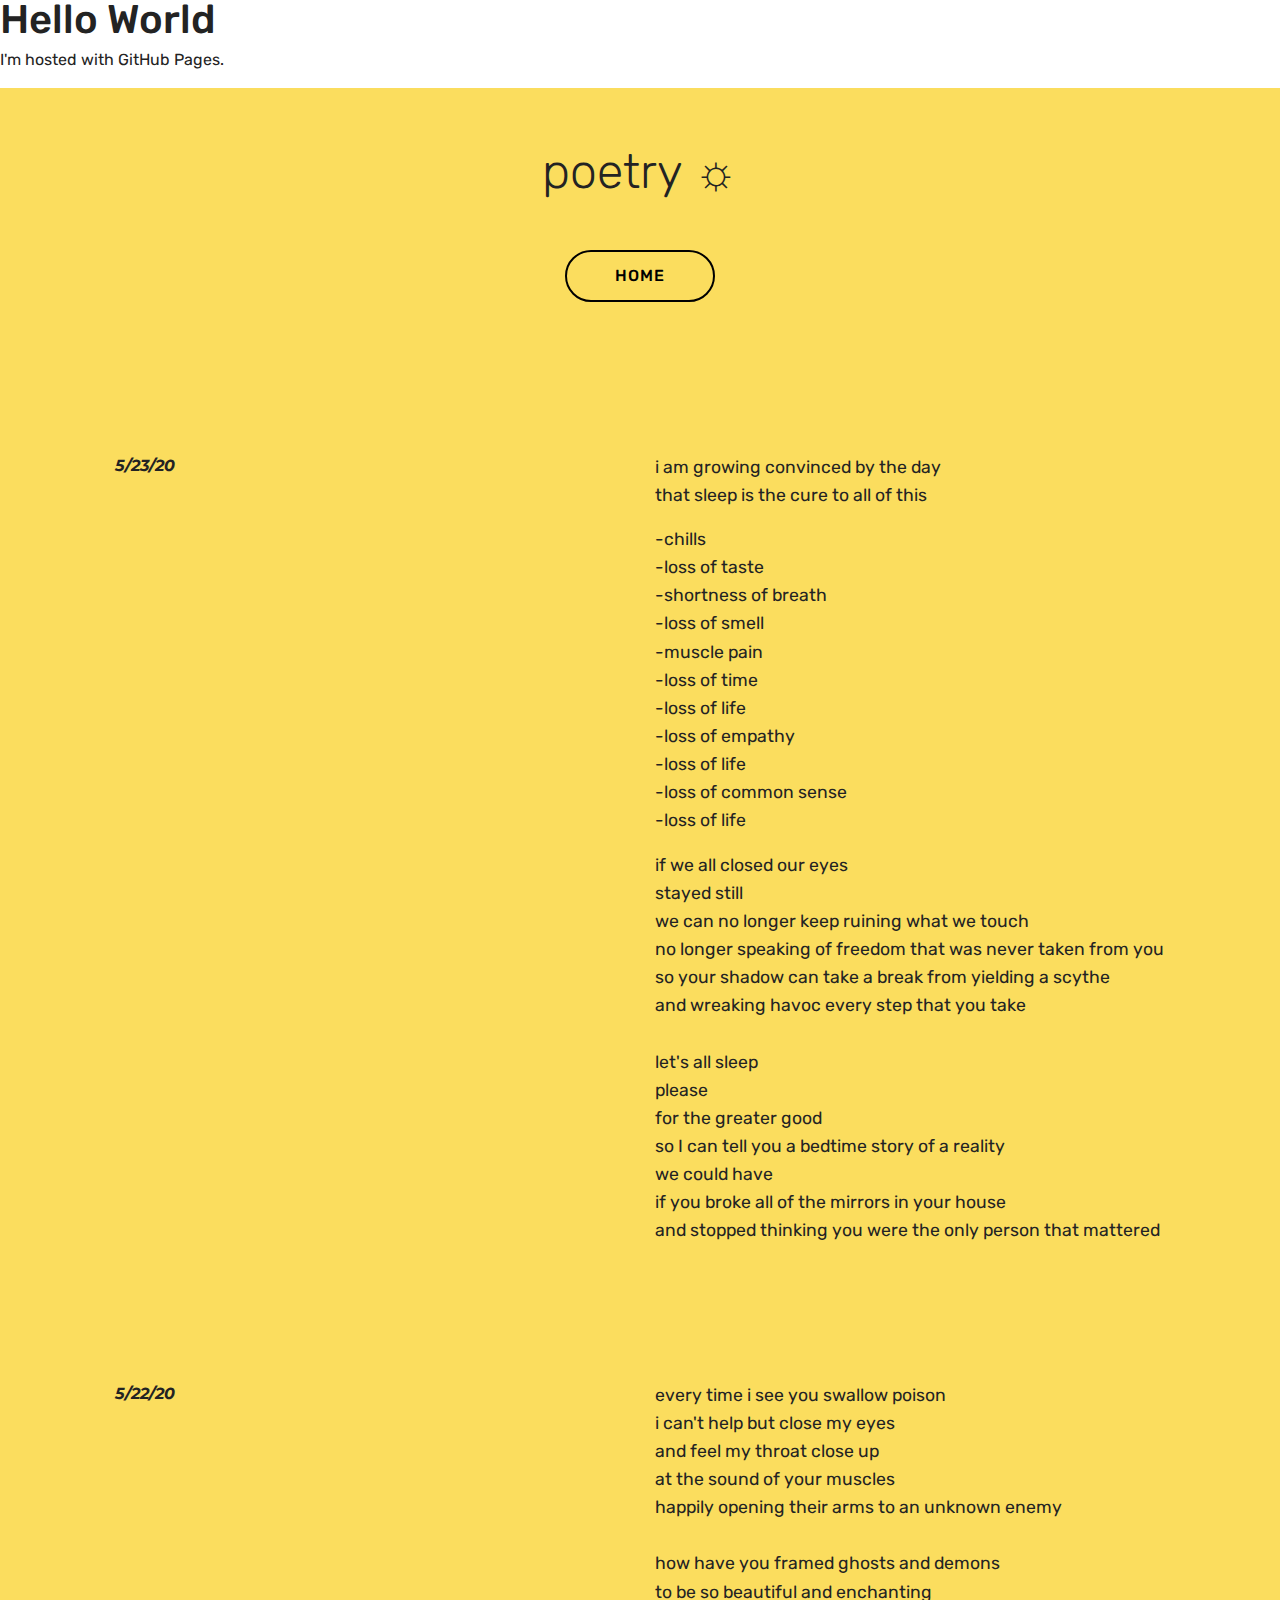
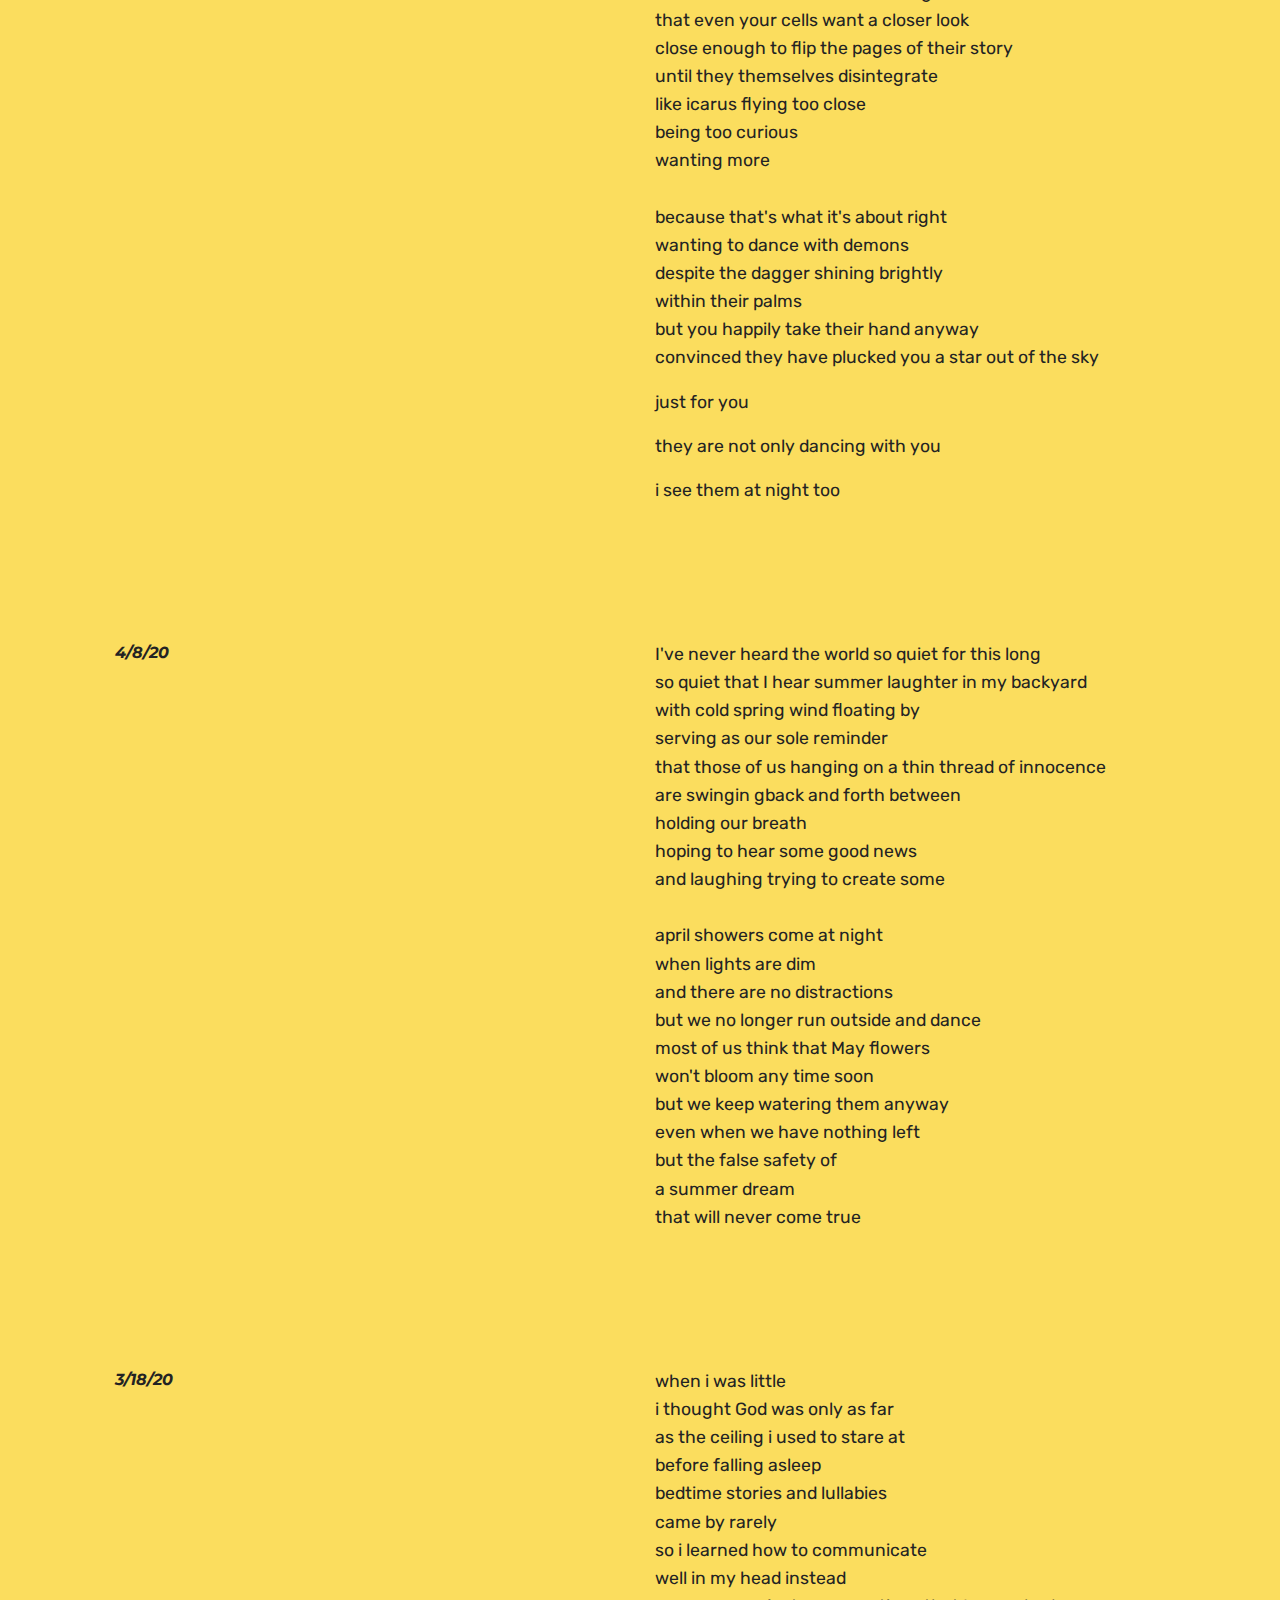
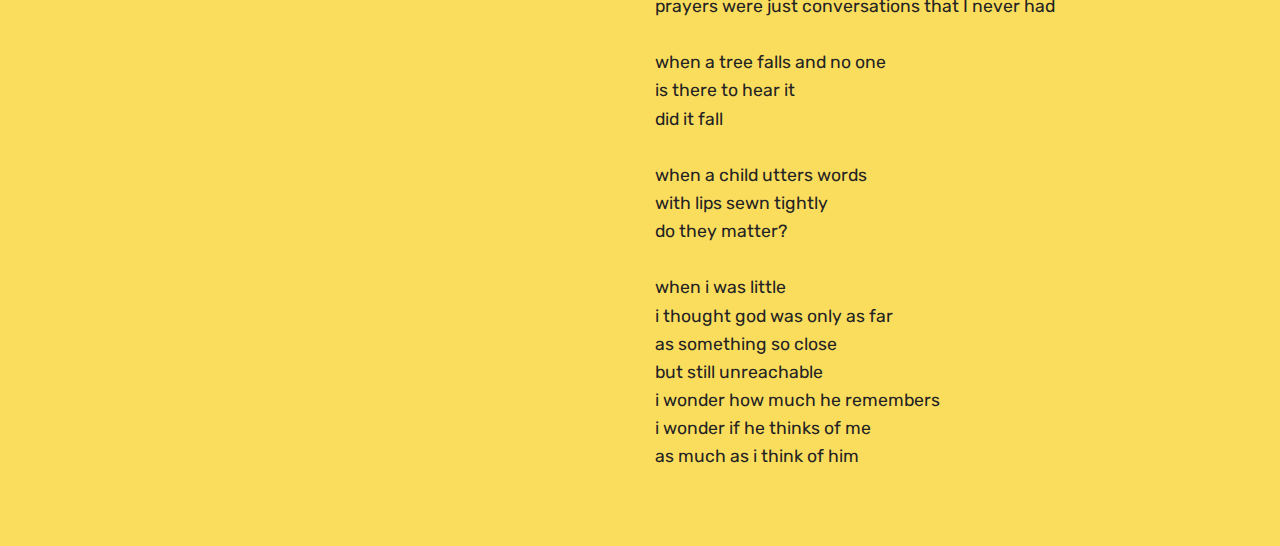
==== poetry.html @ 9008031c "initial commit" ====
<!DOCTYPE html>
<html>
<body>
<h1>Hello World</h1>
<p>I'm hosted with GitHub Pages.</p>
</body>
</html>
<html  >
<head>
  <!-- Site made with Mobirise Website Builder v4.12.3, https://mobirise.com -->
  <meta charset="UTF-8">
  <meta http-equiv="X-UA-Compatible" content="IE=edge">
  <meta name="generator" content="Mobirise v4.12.3, mobirise.com">
  <meta name="viewport" content="width=device-width, initial-scale=1, minimum-scale=1">
  <link rel="shortcut icon" href="assets/images/untitled-design-1.png" type="image/x-icon">
  <meta name="description" content="Web Site Maker Description">
  
  
  <title>poetry</title>
  <link rel="stylesheet" href="assets/bootstrap/css/bootstrap.min.css">
  <link rel="stylesheet" href="assets/bootstrap/css/bootstrap-grid.min.css">
  <link rel="stylesheet" href="assets/bootstrap/css/bootstrap-reboot.min.css">
  <link rel="stylesheet" href="assets/tether/tether.min.css">
  <link rel="stylesheet" href="assets/theme/css/style.css">
  <link rel="preload" as="style" href="assets/mobirise/css/mbr-additional.css"><link rel="stylesheet" href="assets/mobirise/css/mbr-additional.css" type="text/css">
  
  
  
</head>
<body>
  <section class="mbr-section content4 cid-rZQJeN7sGs" id="content4-7">

    

    <div class="container">
        <div class="media-container-row">
            <div class="title col-12 col-md-8">
                <h2 class="align-center pb-3 mbr-fonts-style display-2">
                    poetry ☼</h2>
                
                <div class="mbr-section-btn align-center py-4"><a class="btn btn-black-outline display-4" href="index.html" target="_blank">HOME</a></div>
            </div>
        </div>
    </div>
</section>

<section class="engine"><a href="https://mobirise.info/b">how to create your own site</a></section><section class="mbr-section article content3 cid-rZRrYbZ66d" id="content3-e">
      
     

    <div class="container">
        <div class="media-container-row">
            <div class="row col-12 col-md-12">
                <div class="col-12 mbr-text mbr-fonts-style col-md-6 display-5">
                     <p><strong><em>5/23/20</em></strong></p>
                </div>
                <div class="col-12 mbr-text mbr-fonts-style display-7 col-md-6">
                     <p>i am growing convinced by the day<br>that sleep is the cure to all of this&nbsp;</p><p>-chills<br>-loss of taste<br>-shortness of breath<br>-loss of smell<br>-muscle pain<br>-loss of time<br>-loss of life<br>-loss of empathy<br>-loss of life&nbsp;<br>-loss of common sense<br>-loss of life</p><p>if we all closed our eyes<br>stayed still<br>we can no longer keep ruining what we touch<br>no longer speaking of freedom that was never taken from you<br>so your shadow can take a break from yielding a scythe<br>and wreaking havoc every step that you take&nbsp;<br><br>let's all sleep<br>please<br>for the greater good<br>so I can tell you a bedtime story of a reality<br>we could have&nbsp;<br>if you broke all of the mirrors in your house<br>and stopped thinking you were the only person that mattered</p>
                </div>
                
            </div>
        </div>
    </div>
</section>

<section class="mbr-section article content3 cid-rZQJpejLau" id="content3-a">
      
     

    <div class="container">
        <div class="media-container-row">
            <div class="row col-12 col-md-12">
                <div class="col-12 mbr-text mbr-fonts-style col-md-6 display-5">
                     <p><strong><em>5/22/20</em></strong></p>
                </div>
                <div class="col-12 mbr-text mbr-fonts-style display-7 col-md-6">
                     <p>every time i see you swallow poison<br>i can't help but close my eyes<br>and feel my throat close up&nbsp;<br>at the sound of your muscles&nbsp;<br>happily opening their arms to an unknown enemy<br><br>how have you framed ghosts and demons<br>to be so beautiful and enchanting&nbsp;<br>that even your cells want a closer look<br>close enough to flip the pages of their story<br>until they themselves disintegrate<br>like icarus flying too close&nbsp;<br>being too curious<br>wanting more<br><br>because that's what it's about right<br>wanting to dance with demons&nbsp;<br>despite the dagger shining brightly&nbsp;<br>within their palms<br>but you happily take their hand anyway<br>convinced they have plucked you a star out of the sky<br></p><p>just for you</p><p>they are not only dancing with you</p><p>i see them at night too</p>
                </div>
                
            </div>
        </div>
    </div>
</section>

<section class="mbr-section article content3 cid-rZQJoKgGz8" id="content3-9">
      
     

    <div class="container">
        <div class="media-container-row">
            <div class="row col-12 col-md-12">
                <div class="col-12 mbr-text mbr-fonts-style col-md-6 display-5">
                     <p><strong><em>4/8/20</em></strong></p>
                </div>
                <div class="col-12 mbr-text mbr-fonts-style display-7 col-md-6">
                     <p>I've never heard the world so quiet for this long<br>so quiet that I hear summer laughter in my backyard<br>with cold spring wind floating by&nbsp;<br>serving as our sole reminder&nbsp;<br>that those of us hanging on a thin thread of innocence<br>are swingin gback and forth between<br>holding our breath<br>hoping to hear some good news<br>and laughing trying to create some<br><br>april showers come at night<br>when lights are dim<br>and there are no distractions<br>but we no longer run outside and dance&nbsp;&nbsp;&nbsp;&nbsp;<br>most of us think that May flowers&nbsp;<br>won't bloom any time soon<br>but we keep watering them anyway<br>even when we have nothing left&nbsp;<br>but the false safety of<br>a summer dream<br>that will never come true</p>
                </div>
                
            </div>
        </div>
    </div>
</section>

<section class="mbr-section article content3 cid-rZQJo71SEd" id="content3-8">
      
     

    <div class="container">
        <div class="media-container-row">
            <div class="row col-12 col-md-12">
                <div class="col-12 mbr-text mbr-fonts-style col-md-6 display-5">
                     <p><em><strong>3/18/20</strong></em></p>
                </div>
                <div class="col-12 mbr-text mbr-fonts-style display-7 col-md-6">
                     <p>when i was little<br>i thought God was only as far<br>as the ceiling i used to stare at&nbsp;<br>before falling asleep<br>bedtime stories and lullabies<br>came by rarely<br>so i learned how to communicate<br>well in my head instead&nbsp;<br>prayers were just conversations that I never had<br><br>when a tree falls and no one&nbsp;<br>is there to hear it<br>did it fall<br><br>when a child utters words<br>with lips sewn tightly&nbsp;<br>do they matter?<br><br>when i was little&nbsp;<br>i thought god was only as far&nbsp;<br>as something so close<br>but still unreachable<br>i wonder how much he remembers<br>i wonder if he thinks of me&nbsp;<br>as much as i think of him</p>
                </div>
                
            </div>
        </div>
    </div>
</section>


  <script src="assets/web/assets/jquery/jquery.min.js"></script>
  <script src="assets/popper/popper.min.js"></script>
  <script src="assets/bootstrap/js/bootstrap.min.js"></script>
  <script src="assets/tether/tether.min.js"></script>
  <script src="assets/smoothscroll/smooth-scroll.js"></script>
  <script src="assets/theme/js/script.js"></script>
  
  
</body>
</html>
---- assets/theme/css/style.css ----
@charset "UTF-8";
/*!
 * Mobirise v4 theme (https://mobirise.com/)
 * Copyright 2017 Mobirise
 */
section {
  background-color: #eeeeee;
}

body {
  font-style: normal;
  line-height: 1.5;
}

section,
.container,
.container-fluid {
  position: relative;
  word-wrap: break-word;
}

a.mbr-iconfont:hover {
  text-decoration: none;
}

.article .lead p,
.article .lead ul,
.article .lead ol,
.article .lead pre,
.article .lead blockquote {
  margin-bottom: 0;
}

ul,
ol,
pre,
blockquote {
  margin-bottom: 2.3125rem;
}

pre {
  background: #f4f4f4;
  padding: 10px 24px;
  white-space: pre-wrap;
}

.inactive {
  -webkit-user-select: none;
  -moz-user-select: none;
  -ms-user-select: none;
  user-select: none;
  pointer-events: none;
  -webkit-user-drag: none;
  user-drag: none;
}

.mbr-section__comments .row {
  justify-content: center;
  -webkit-justify-content: center;
}

a {
  font-style: normal;
  font-weight: 400;
  cursor: pointer;
}
a, a:hover {
  text-decoration: none;
}

figure {
  margin-bottom: 0;
}

body {
  color: #232323;
}

h1,
h2,
h3,
h4,
h5,
h6,
.h1,
.h2,
.h3,
.h4,
.h5,
.h6,
.display-1,
.display-2,
.display-3,
.display-4 {
  line-height: 1;
  word-break: break-word;
  word-wrap: break-word;
}

.mbr-section-title {
  font-style: normal;
  line-height: 1.2;
}

.mbr-section-subtitle {
  line-height: 1.3;
}

.mbr-text {
  font-style: normal;
  line-height: 1.6;
}

b,
strong {
  font-weight: bold;
}

blockquote {
  padding: 10px 0 10px 20px;
  position: relative;
  border-left: 2px solid;
  border-color: #ff3366;
}

input:-webkit-autofill, input:-webkit-autofill:hover, input:-webkit-autofill:focus, input:-webkit-autofill:active {
  transition-delay: 9999s;
  transition-property: background-color, color;
}

textarea[type=hidden] {
  display: none;
}

body {
  position: relative;
}

section {
  background-position: 50% 50%;
  background-repeat: no-repeat;
  background-size: cover;
}
section .mbr-background-video,
section .mbr-background-video-preview {
  position: absolute;
  bottom: 0;
  left: 0;
  right: 0;
  top: 0;
}

.hidden {
  visibility: hidden;
}

.mbr-z-index20 {
  z-index: 20;
}

/*! Base colors */
.mbr-white {
  color: #ffffff;
}

.mbr-black {
  color: #000000;
}

.mbr-bg-white {
  background-color: #ffffff;
}

.mbr-bg-black {
  background-color: #000000;
}

/*! Text-aligns */
.align-left {
  text-align: left;
}

.align-center {
  text-align: center;
}

.align-right {
  text-align: right;
}

@media (max-width: 767px) {
  .align-left,
.align-center,
.align-right,
.mbr-section-btn,
.mbr-section-title {
    text-align: center;
  }
}
/*! Font-weight  */
.mbr-light {
  font-weight: 300;
}

.mbr-regular {
  font-weight: 400;
}

.mbr-semibold {
  font-weight: 500;
}

.mbr-bold {
  font-weight: 700;
}

/*! Media  */
.media-size-item {
  -webkit-flex: 1 1 auto;
  -moz-flex: 1 1 auto;
  -ms-flex: 1 1 auto;
  -o-flex: 1 1 auto;
  flex: 1 1 auto;
}

.media-content {
  -webkit-flex-basis: 100%;
  flex-basis: 100%;
}

.media-container-row {
  display: -ms-flexbox;
  display: -webkit-flex;
  display: flex;
  -webkit-flex-direction: row;
  -ms-flex-direction: row;
  flex-direction: row;
  -webkit-flex-wrap: wrap;
  -ms-flex-wrap: wrap;
  flex-wrap: wrap;
  -webkit-justify-content: center;
  -ms-flex-pack: center;
  justify-content: center;
  -webkit-align-content: center;
  -ms-flex-line-pack: center;
  align-content: center;
  -webkit-align-items: start;
  -ms-flex-align: start;
  align-items: start;
}
.media-container-row .media-size-item {
  width: 400px;
}

.media-container-column {
  display: -ms-flexbox;
  display: -webkit-flex;
  display: flex;
  -webkit-flex-direction: column;
  -ms-flex-direction: column;
  flex-direction: column;
  -webkit-flex-wrap: wrap;
  -ms-flex-wrap: wrap;
  flex-wrap: wrap;
  -webkit-justify-content: center;
  -ms-flex-pack: center;
  justify-content: center;
  -webkit-align-content: center;
  -ms-flex-line-pack: center;
  align-content: center;
  -webkit-align-items: stretch;
  -ms-flex-align: stretch;
  align-items: stretch;
}
.media-container-column > * {
  width: 100%;
}

@media (min-width: 992px) {
  .media-container-row {
    -webkit-flex-wrap: nowrap;
    -ms-flex-wrap: nowrap;
    flex-wrap: nowrap;
  }
}
figure {
  overflow: hidden;
}

figure[mbr-media-size] {
  transition: width 0.1s;
}

.mbr-figure img,
.mbr-figure iframe {
  display: block;
  width: 100%;
}

.card {
  background-color: transparent;
  border: none;
}

.card-box {
  width: 100%;
}

.card-img {
  text-align: center;
  flex-shrink: 0;
  -webkit-flex-shrink: 0;
}

.media {
  max-width: 100%;
  margin: 0 auto;
}

.mbr-figure {
  -ms-flex-item-align: center;
  -ms-grid-row-align: center;
  -webkit-align-self: center;
  align-self: center;
}

.media-container > div {
  max-width: 100%;
}

.mbr-figure img,
.card-img img {
  width: 100%;
}

@media (max-width: 991px) {
  .media-size-item {
    width: auto !important;
  }

  .media {
    width: auto;
  }

  .mbr-figure {
    width: 100% !important;
  }
}
/*! Buttons */
.btn {
  font-weight: 500;
  border-width: 2px;
  font-style: normal;
  letter-spacing: 1px;
  margin: 0.4rem 0.8rem;
  white-space: normal;
  -webkit-transition: all 0.3s ease-in-out;
  -moz-transition: all 0.3s ease-in-out;
  transition: all 0.3s ease-in-out;
  display: inline-flex;
  align-items: center;
  justify-content: center;
  word-break: break-word;
  -webkit-align-items: center;
  -webkit-justify-content: center;
  display: -webkit-inline-flex;
}

.btn-sm {
  font-weight: 500;
  letter-spacing: 1px;
  -webkit-transition: all 0.3s ease-in-out;
  -moz-transition: all 0.3s ease-in-out;
  transition: all 0.3s ease-in-out;
}

.btn-md {
  font-weight: 500;
  letter-spacing: 1px;
  margin: 0.4rem 0.8rem !important;
  -webkit-transition: all 0.3s ease-in-out;
  -moz-transition: all 0.3s ease-in-out;
  transition: all 0.3s ease-in-out;
}

.btn-lg {
  font-weight: 500;
  letter-spacing: 1px;
  margin: 0.4rem 0.8rem !important;
  -webkit-transition: all 0.3s ease-in-out;
  -moz-transition: all 0.3s ease-in-out;
  transition: all 0.3s ease-in-out;
}

.mbr-section-btn {
  margin-left: -0.25rem;
  margin-right: -0.25rem;
  font-size: 0;
}

nav .mbr-section-btn {
  margin-left: 0rem;
  margin-right: 0rem;
}

.btn-form {
  border-radius: 0;
}
.btn-form:hover {
  cursor: pointer;
}

/*! Btn icon margin */
.btn .mbr-iconfont,
.btn.btn-sm .mbr-iconfont {
  cursor: pointer;
  margin-right: 0.5rem;
}

.btn.btn-md .mbr-iconfont,
.btn.btn-md .mbr-iconfont {
  margin-right: 0.8rem;
}

.mbr-regular {
  font-weight: 400;
}

.mbr-semibold {
  font-weight: 500;
}

.mbr-bold {
  font-weight: 700;
}

[type=submit] {
  -webkit-appearance: none;
}

/*! Full-screen */
.mbr-fullscreen .mbr-overlay {
  min-height: 100vh;
}

.mbr-fullscreen {
  display: flex;
  display: -webkit-flex;
  display: -moz-flex;
  display: -ms-flex;
  display: -o-flex;
  align-items: center;
  -webkit-align-items: center;
  min-height: 100vh;
  padding-top: 3rem;
  padding-bottom: 3rem;
}

/*! Map */
.map {
  height: 25rem;
  position: relative;
}
.map iframe {
  width: 100%;
  height: 100%;
}

.mbr-overlay {
  background-color: #000;
  bottom: 0;
  left: 0;
  opacity: 0.5;
  position: absolute;
  right: 0;
  top: 0;
  z-index: 0;
  pointer-events: none;
}

/* Form */
blockquote {
  font-style: italic;
  padding: 10px 0 10px 20px;
  font-size: 1.09rem;
  position: relative;
  border-width: 3px;
}

.form-control {
  background-color: #f5f5f5;
  box-shadow: none;
  color: #565656;
  line-height: 1.43;
  min-height: 3.5em;
  padding: 1.07em 0.5em;
}
.form-control, .form-control:focus {
  border: 1px solid #e8e8e8;
}
.form-active .form-control:invalid {
  border-color: red;
}

.form-control-label {
  position: relative;
  cursor: pointer;
  margin-bottom: 0.357em;
  padding: 0;
}

.alert {
  color: #ffffff;
  border-radius: 0;
  border: 0;
  font-size: 0.875rem;
  line-height: 1.5;
  margin-bottom: 1.875rem;
  padding: 1.25rem;
  position: relative;
}
.alert.alert-form::after {
  background-color: inherit;
  bottom: -7px;
  content: "";
  display: block;
  height: 14px;
  left: 50%;
  margin-left: -7px;
  position: absolute;
  transform: rotate(45deg);
  width: 14px;
  -webkit-transform: rotate(45deg);
}

.form-asterisk {
  font-family: initial;
  position: absolute;
  top: -2px;
  font-weight: normal;
}

/*! Scroll to top arrow */
#scrollToTop a i:before {
  content: "";
  position: absolute;
  height: 40%;
  top: 25%;
  background: #fff;
  width: 2px;
  left: calc(50% - 1px);
}
#scrollToTop a i:after {
  content: "";
  position: absolute;
  display: block;
  border-top: 2px solid #fff;
  border-right: 2px solid #fff;
  width: 40%;
  height: 40%;
  left: 30%;
  bottom: 30%;
  transform: rotate(135deg);
  -webkit-transform: rotate(135deg);
}

.mbr-arrow-up {
  bottom: 25px;
  right: 90px;
  position: fixed;
  text-align: right;
  z-index: 5000;
  color: #ffffff;
  font-size: 32px;
  transform: rotate(180deg);
  -webkit-transform: rotate(180deg);
}

.mbr-arrow-up a {
  background: rgba(0, 0, 0, 0.2);
  border-radius: 3px;
  color: #fff;
  display: inline-block;
  height: 60px;
  width: 60px;
  outline-style: none !important;
  position: relative;
  text-decoration: none;
  transition: all 0.3s ease-in-out;
  cursor: pointer;
  text-align: center;
}
.mbr-arrow-up a:hover {
  background-color: rgba(0, 0, 0, 0.4);
}
.mbr-arrow-up a i {
  line-height: 60px;
}

.mbr-arrow-up-icon {
  display: block;
  color: #fff;
}

.mbr-arrow-up-icon::before {
  content: "›";
  display: inline-block;
  font-family: serif;
  font-size: 32px;
  line-height: 1;
  font-style: normal;
  position: relative;
  top: 6px;
  left: -4px;
  -webkit-transform: rotate(-90deg);
  transform: rotate(-90deg);
}

/*! Arrow Down */
.mbr-arrow {
  position: absolute;
  bottom: 45px;
  left: 50%;
  width: 60px;
  height: 60px;
  cursor: pointer;
  background-color: rgba(80, 80, 80, 0.5);
  border-radius: 50%;
  -webkit-transform: translateX(-50%);
  transform: translateX(-50%);
}
.mbr-arrow > a {
  display: inline-block;
  text-decoration: none;
  outline-style: none;
  -webkit-animation: arrowdown 1.7s ease-in-out infinite;
  animation: arrowdown 1.7s ease-in-out infinite;
}
.mbr-arrow > a > i {
  position: absolute;
  top: -2px;
  left: 15px;
  font-size: 2rem;
}

@keyframes arrowdown {
  0% {
    transform: translateY(0px);
    -webkit-transform: translateY(0px);
  }
  50% {
    transform: translateY(-5px);
    -webkit-transform: translateY(-5px);
  }
  100% {
    transform: translateY(0px);
    -webkit-transform: translateY(0px);
  }
}
@-webkit-keyframes arrowdown {
  0% {
    transform: translateY(0px);
    -webkit-transform: translateY(0px);
  }
  50% {
    transform: translateY(-5px);
    -webkit-transform: translateY(-5px);
  }
  100% {
    transform: translateY(0px);
    -webkit-transform: translateY(0px);
  }
}
@media (max-width: 500px) {
  .mbr-arrow-up {
    left: 50%;
    right: auto;
    transform: translateX(-50%) rotate(180deg);
    -webkit-transform: translateX(-50%) rotate(180deg);
  }
}
/*Gradients animation*/
@keyframes gradient-animation {
  from {
    background-position: 0% 100%;
    animation-timing-function: ease-in-out;
  }
  to {
    background-position: 100% 0%;
    animation-timing-function: ease-in-out;
  }
}
@-webkit-keyframes gradient-animation {
  from {
    background-position: 0% 100%;
    animation-timing-function: ease-in-out;
  }
  to {
    background-position: 100% 0%;
    animation-timing-function: ease-in-out;
  }
}
.bg-gradient {
  background-size: 200% 200%;
  animation: gradient-animation 5s infinite alternate;
  -webkit-animation: gradient-animation 5s infinite alternate;
}

.menu .navbar-brand {
  display: -webkit-flex;
}
.menu .navbar-brand span {
  display: flex;
  display: -webkit-flex;
}
.menu .navbar-brand .navbar-caption-wrap {
  display: -webkit-flex;
}
.menu .navbar-brand .navbar-logo img {
  display: -webkit-flex;
}
@media (min-width: 768px) and (max-width: 1023px) {
  .menu .navbar-toggleable-sm .navbar-nav {
    display: -webkit-box;
    display: -webkit-flex;
    display: -ms-flexbox;
  }
}
@media (max-width: 1023px) {
  .menu .navbar-collapse {
    max-height: 93.5vh;
  }
  .menu .navbar-collapse.show {
    overflow: auto;
  }
}
@media (min-width: 1024px) {
  .menu .navbar-nav.nav-dropdown {
    display: -webkit-flex;
  }
  .menu .navbar-toggleable-sm .navbar-collapse {
    display: -webkit-flex !important;
  }
  .menu .collapsed .navbar-collapse {
    max-height: 93.5vh;
  }
  .menu .collapsed .navbar-collapse.show {
    overflow: auto;
  }
}
@media (max-width: 767px) {
  .menu .navbar-collapse {
    max-height: 80vh;
  }
}

/* Others*/
.note-check a[data-value=Rubik] {
  font-style: normal;
}

.mbr-arrow a {
  color: #ffffff;
}

@media (max-width: 767px) {
  .mbr-arrow {
    display: none;
  }
}
.navbar {
  display: -webkit-flex;
  -webkit-flex-wrap: wrap;
  -webkit-align-items: center;
  -webkit-justify-content: space-between;
}

.navbar-collapse {
  -webkit-flex-basis: 100%;
  -webkit-flex-grow: 1;
  -webkit-align-items: center;
}

.nav-dropdown .link {
  padding: 0.667em 1.667em !important;
  margin: 0 !important;
}

.nav {
  display: -webkit-flex;
  -webkit-flex-wrap: wrap;
}

.row {
  display: -webkit-flex;
  -webkit-flex-wrap: wrap;
}

.justify-content-center {
  -webkit-justify-content: center;
}

.form-inline {
  display: -webkit-flex;
  -webkit-flex-flow: row wrap;
  -webkit-align-items: center;
}

.card-wrapper {
  -webkit-flex: 1;
}

.carousel-control {
  z-index: 10;
  display: -webkit-flex;
  -webkit-align-items: center;
  -webkit-justify-content: center;
}

.carousel-controls {
  display: -webkit-flex;
}

.media {
  display: -webkit-flex;
}

.form-group:focus {
  outline: none;
}

.jq-selectbox__select {
  padding: 1.07em 0.5em;
  position: absolute;
  top: 0;
  left: 0;
  width: 100%;
}

.jq-selectbox__dropdown {
  position: absolute;
  top: 100%;
  left: 0 !important;
  width: 100% !important;
}

.jq-selectbox__trigger-arrow {
  transform: translateY(-50%);
}

.jq-selectbox li {
  padding: 1.07em 0.5em;
}

input[type=range] {
  padding-left: 0 !important;
  padding-right: 0 !important;
}

.modal-dialog,
.modal-content {
  height: 100%;
}

.modal-dialog .carousel-inner {
  height: calc(100vh - 1.75rem);
}
@media (max-width: 575px) {
  .modal-dialog .carousel-inner {
    height: calc(100vh - 1rem);
  }
}

.carousel-item {
  text-align: center;
}

.carousel-item img {
  margin: auto;
}

.navbar-toggler {
  -webkit-align-self: flex-start;
  -ms-flex-item-align: start;
  align-self: flex-start;
  padding: 0.25rem 0.75rem;
  font-size: 1.25rem;
  line-height: 1;
  background: transparent;
  border: 1px solid transparent;
  -webkit-border-radius: 0.25rem;
  border-radius: 0.25rem;
}

.navbar-toggler:focus,
.navbar-toggler:hover {
  text-decoration: none;
}

.navbar-toggler-icon {
  display: inline-block;
  width: 1.5em;
  height: 1.5em;
  vertical-align: middle;
  content: "";
  background: no-repeat center center;
  -webkit-background-size: 100% 100%;
  -o-background-size: 100% 100%;
  background-size: 100% 100%;
}

.navbar-toggler-left {
  position: absolute;
  left: 1rem;
}

.navbar-toggler-right {
  position: absolute;
  right: 1rem;
}

@media (max-width: 575px) {
  .navbar-toggleable .navbar-nav .dropdown-menu {
    position: static;
    float: none;
  }

  .navbar-toggleable > .container {
    padding-right: 0;
    padding-left: 0;
  }
}
@media (min-width: 576px) {
  .navbar-toggleable {
    -webkit-box-orient: horizontal;
    -webkit-box-direction: normal;
    -webkit-flex-direction: row;
    -ms-flex-direction: row;
    flex-direction: row;
    -webkit-flex-wrap: nowrap;
    -ms-flex-wrap: nowrap;
    flex-wrap: nowrap;
    -webkit-box-align: center;
    -webkit-align-items: center;
    -ms-flex-align: center;
    align-items: center;
  }

  .navbar-toggleable .navbar-nav {
    -webkit-box-orient: horizontal;
    -webkit-box-direction: normal;
    -webkit-flex-direction: row;
    -ms-flex-direction: row;
    flex-direction: row;
  }

  .navbar-toggleable .navbar-nav .nav-link {
    padding-right: 0.5rem;
    padding-left: 0.5rem;
  }

  .navbar-toggleable > .container {
    display: -webkit-box;
    display: -webkit-flex;
    display: -ms-flexbox;
    display: flex;
    -webkit-flex-wrap: nowrap;
    -ms-flex-wrap: nowrap;
    flex-wrap: nowrap;
    -webkit-box-align: center;
    -webkit-align-items: center;
    -ms-flex-align: center;
    align-items: center;
  }

  .navbar-toggleable .navbar-collapse {
    display: -webkit-box !important;
    display: -webkit-flex !important;
    display: -ms-flexbox !important;
    display: flex !important;
    width: 100%;
  }

  .navbar-toggleable .navbar-toggler {
    display: none;
  }
}
@media (max-width: 767px) {
  .navbar-toggleable-sm .navbar-nav .dropdown-menu {
    position: static;
    float: none;
  }

  .navbar-toggleable-sm > .container {
    padding-right: 0;
    padding-left: 0;
  }
}
@media (min-width: 768px) {
  .navbar-toggleable-sm {
    -webkit-box-orient: horizontal;
    -webkit-box-direction: normal;
    -webkit-flex-direction: row;
    -ms-flex-direction: row;
    flex-direction: row;
    -webkit-flex-wrap: nowrap;
    -ms-flex-wrap: nowrap;
    flex-wrap: nowrap;
    -webkit-box-align: center;
    -webkit-align-items: center;
    -ms-flex-align: center;
    align-items: center;
  }

  .navbar-toggleable-sm .navbar-nav {
    -webkit-box-orient: horizontal;
    -webkit-box-direction: normal;
    -webkit-flex-direction: row;
    -ms-flex-direction: row;
    flex-direction: row;
  }

  .navbar-toggleable-sm .navbar-nav .nav-link {
    padding-right: 0.5rem;
    padding-left: 0.5rem;
  }

  .navbar-toggleable-sm > .container {
    display: -webkit-box;
    display: -webkit-flex;
    display: -ms-flexbox;
    display: flex;
    -webkit-flex-wrap: nowrap;
    -ms-flex-wrap: nowrap;
    flex-wrap: nowrap;
    -webkit-box-align: center;
    -webkit-align-items: center;
    -ms-flex-align: center;
    align-items: center;
  }

  .navbar-toggleable-sm .navbar-collapse {
    display: none;
    width: 100%;
  }

  .navbar-toggleable-sm .navbar-toggler {
    display: none;
  }
}
@media (max-width: 1023px) {
  .navbar-toggleable-md .navbar-nav .dropdown-menu {
    position: static;
    float: none;
  }

  .navbar-toggleable-md > .container {
    padding-right: 0;
    padding-left: 0;
  }
}
@media (min-width: 1024px) {
  .navbar-toggleable-md {
    -webkit-box-orient: horizontal;
    -webkit-box-direction: normal;
    -webkit-flex-direction: row;
    -ms-flex-direction: row;
    flex-direction: row;
    -webkit-flex-wrap: nowrap;
    -ms-flex-wrap: nowrap;
    flex-wrap: nowrap;
    -webkit-box-align: center;
    -webkit-align-items: center;
    -ms-flex-align: center;
    align-items: center;
  }

  .navbar-toggleable-md .navbar-nav {
    -webkit-box-orient: horizontal;
    -webkit-box-direction: normal;
    -webkit-flex-direction: row;
    -ms-flex-direction: row;
    flex-direction: row;
  }

  .navbar-toggleable-md .navbar-nav .nav-link {
    padding-right: 0.5rem;
    padding-left: 0.5rem;
  }

  .navbar-toggleable-md > .container {
    display: -webkit-box;
    display: -webkit-flex;
    display: -ms-flexbox;
    display: flex;
    -webkit-flex-wrap: nowrap;
    -ms-flex-wrap: nowrap;
    flex-wrap: nowrap;
    -webkit-box-align: center;
    -webkit-align-items: center;
    -ms-flex-align: center;
    align-items: center;
  }

  .navbar-toggleable-md .navbar-collapse {
    display: -webkit-box !important;
    display: -webkit-flex !important;
    display: -ms-flexbox !important;
    display: flex !important;
    width: 100%;
  }

  .navbar-toggleable-md .navbar-toggler {
    display: none;
  }
}
@media (max-width: 1199px) {
  .navbar-toggleable-lg .navbar-nav .dropdown-menu {
    position: static;
    float: none;
  }

  .navbar-toggleable-lg > .container {
    padding-right: 0;
    padding-left: 0;
  }
}
@media (min-width: 1200px) {
  .navbar-toggleable-lg {
    -webkit-box-orient: horizontal;
    -webkit-box-direction: normal;
    -webkit-flex-direction: row;
    -ms-flex-direction: row;
    flex-direction: row;
    -webkit-flex-wrap: nowrap;
    -ms-flex-wrap: nowrap;
    flex-wrap: nowrap;
    -webkit-box-align: center;
    -webkit-align-items: center;
    -ms-flex-align: center;
    align-items: center;
  }

  .navbar-toggleable-lg .navbar-nav {
    -webkit-box-orient: horizontal;
    -webkit-box-direction: normal;
    -webkit-flex-direction: row;
    -ms-flex-direction: row;
    flex-direction: row;
  }

  .navbar-toggleable-lg .navbar-nav .nav-link {
    padding-right: 0.5rem;
    padding-left: 0.5rem;
  }

  .navbar-toggleable-lg > .container {
    display: -webkit-box;
    display: -webkit-flex;
    display: -ms-flexbox;
    display: flex;
    -webkit-flex-wrap: nowrap;
    -ms-flex-wrap: nowrap;
    flex-wrap: nowrap;
    -webkit-box-align: center;
    -webkit-align-items: center;
    -ms-flex-align: center;
    align-items: center;
  }

  .navbar-toggleable-lg .navbar-collapse {
    display: -webkit-box !important;
    display: -webkit-flex !important;
    display: -ms-flexbox !important;
    display: flex !important;
    width: 100%;
  }

  .navbar-toggleable-lg .navbar-toggler {
    display: none;
  }
}
.navbar-toggleable-xl {
  -webkit-box-orient: horizontal;
  -webkit-box-direction: normal;
  -webkit-flex-direction: row;
  -ms-flex-direction: row;
  flex-direction: row;
  -webkit-flex-wrap: nowrap;
  -ms-flex-wrap: nowrap;
  flex-wrap: nowrap;
  -webkit-box-align: center;
  -webkit-align-items: center;
  -ms-flex-align: center;
  align-items: center;
}

.navbar-toggleable-xl .navbar-nav .dropdown-menu {
  position: static;
  float: none;
}

.navbar-toggleable-xl > .container {
  padding-right: 0;
  padding-left: 0;
}

.navbar-toggleable-xl .navbar-nav {
  -webkit-box-orient: horizontal;
  -webkit-box-direction: normal;
  -webkit-flex-direction: row;
  -ms-flex-direction: row;
  flex-direction: row;
}

.navbar-toggleable-xl .navbar-nav .nav-link {
  padding-right: 0.5rem;
  padding-left: 0.5rem;
}

.navbar-toggleable-xl > .container {
  display: -webkit-box;
  display: -webkit-flex;
  display: -ms-flexbox;
  display: flex;
  -webkit-flex-wrap: nowrap;
  -ms-flex-wrap: nowrap;
  flex-wrap: nowrap;
  -webkit-box-align: center;
  -webkit-align-items: center;
  -ms-flex-align: center;
  align-items: center;
}

.navbar-toggleable-xl .navbar-collapse {
  display: -webkit-box !important;
  display: -webkit-flex !important;
  display: -ms-flexbox !important;
  display: flex !important;
  width: 100%;
}

.navbar-toggleable-xl .navbar-toggler {
  display: none;
}

.card-img {
  width: auto;
}

.menu .navbar.collapsed:not(.beta-menu) {
  flex-direction: column;
  -webkit-flex-direction: column;
}

.carousel-item.active,
.carousel-item-next,
.carousel-item-prev {
  display: -webkit-box;
  display: -webkit-flex;
  display: -ms-flexbox;
  display: flex;
}

.note-air-layout .dropup .dropdown-menu,
.note-air-layout .navbar-fixed-bottom .dropdown .dropdown-menu {
  bottom: initial !important;
}

html,
body {
  height: auto;
  min-height: 100vh;
}

.dropup .dropdown-toggle::after {
  display: none;
}.engine {
	position: absolute;
	text-indent: -2400px;
	text-align: center;
	padding: 0;
	top: 0;
	left: -2400px;
}
---- assets/mobirise/css/mbr-additional.css ----
@import url(https://fonts.googleapis.com/css?family=Rubik:300,300i,400,400i,500,500i,700,700i,900,900i&display=swap);
@import url(https://fonts.googleapis.com/css?family=Montserrat:100,100i,200,200i,300,300i,400,400i,500,500i,600,600i,700,700i,800,800i,900,900i&display=swap);





body {
  font-family: Rubik;
}
.display-1 {
  font-family: 'Rubik', sans-serif;
  font-size: 4.25rem;
  font-display: swap;
}
.display-1 > .mbr-iconfont {
  font-size: 6.8rem;
}
.display-2 {
  font-family: 'Rubik', sans-serif;
  font-size: 3rem;
  font-display: swap;
}
.display-2 > .mbr-iconfont {
  font-size: 4.8rem;
}
.display-4 {
  font-family: 'Rubik', sans-serif;
  font-size: 1rem;
  font-display: swap;
}
.display-4 > .mbr-iconfont {
  font-size: 1.6rem;
}
.display-5 {
  font-family: 'Montserrat', sans-serif;
  font-size: 1rem;
  font-display: swap;
}
.display-5 > .mbr-iconfont {
  font-size: 1.6rem;
}
.display-7 {
  font-family: 'Rubik', sans-serif;
  font-size: 1.1rem;
  font-display: swap;
}
.display-7 > .mbr-iconfont {
  font-size: 1.76rem;
}
/* ---- Fluid typography for mobile devices ---- */
/* 1.4 - font scale ratio ( bootstrap == 1.42857 ) */
/* 100vw - current viewport width */
/* (48 - 20)  48 == 48rem == 768px, 20 == 20rem == 320px(minimal supported viewport) */
/* 0.65 - min scale variable, may vary */
@media (max-width: 768px) {
  .display-1 {
    font-size: 3.4rem;
    font-size: calc( 2.1374999999999997rem + (4.25 - 2.1374999999999997) * ((100vw - 20rem) / (48 - 20)));
    line-height: calc( 1.4 * (2.1374999999999997rem + (4.25 - 2.1374999999999997) * ((100vw - 20rem) / (48 - 20))));
  }
  .display-2 {
    font-size: 2.4rem;
    font-size: calc( 1.7rem + (3 - 1.7) * ((100vw - 20rem) / (48 - 20)));
    line-height: calc( 1.4 * (1.7rem + (3 - 1.7) * ((100vw - 20rem) / (48 - 20))));
  }
  .display-4 {
    font-size: 0.8rem;
    font-size: calc( 1rem + (1 - 1) * ((100vw - 20rem) / (48 - 20)));
    line-height: calc( 1.4 * (1rem + (1 - 1) * ((100vw - 20rem) / (48 - 20))));
  }
  .display-5 {
    font-size: 0.8rem;
    font-size: calc( 1rem + (1 - 1) * ((100vw - 20rem) / (48 - 20)));
    line-height: calc( 1.4 * (1rem + (1 - 1) * ((100vw - 20rem) / (48 - 20))));
  }
}
/* Buttons */
.btn {
  padding: 1rem 3rem;
  border-radius: 3px;
}
.btn-sm {
  padding: 0.6rem 1.5rem;
  border-radius: 3px;
}
.btn-md {
  padding: 1rem 3rem;
  border-radius: 3px;
}
.btn-lg {
  padding: 1.2rem 3.2rem;
  border-radius: 3px;
}
.bg-primary {
  background-color: #149dcc !important;
}
.bg-success {
  background-color: #f7ed4a !important;
}
.bg-info {
  background-color: #82786e !important;
}
.bg-warning {
  background-color: #879a9f !important;
}
.bg-danger {
  background-color: #b1a374 !important;
}
.btn-primary,
.btn-primary:active {
  background-color: #149dcc !important;
  border-color: #149dcc !important;
  color: #ffffff !important;
}
.btn-primary:hover,
.btn-primary:focus,
.btn-primary.focus,
.btn-primary.active {
  color: #ffffff !important;
  background-color: #0d6786 !important;
  border-color: #0d6786 !important;
}
.btn-primary.disabled,
.btn-primary:disabled {
  color: #ffffff !important;
  background-color: #0d6786 !important;
  border-color: #0d6786 !important;
}
.btn-secondary,
.btn-secondary:active {
  background-color: #ff3366 !important;
  border-color: #ff3366 !important;
  color: #ffffff !important;
}
.btn-secondary:hover,
.btn-secondary:focus,
.btn-secondary.focus,
.btn-secondary.active {
  color: #ffffff !important;
  background-color: #e50039 !important;
  border-color: #e50039 !important;
}
.btn-secondary.disabled,
.btn-secondary:disabled {
  color: #ffffff !important;
  background-color: #e50039 !important;
  border-color: #e50039 !important;
}
.btn-info,
.btn-info:active {
  background-color: #82786e !important;
  border-color: #82786e !important;
  color: #ffffff !important;
}
.btn-info:hover,
.btn-info:focus,
.btn-info.focus,
.btn-info.active {
  color: #ffffff !important;
  background-color: #59524b !important;
  border-color: #59524b !important;
}
.btn-info.disabled,
.btn-info:disabled {
  color: #ffffff !important;
  background-color: #59524b !important;
  border-color: #59524b !important;
}
.btn-success,
.btn-success:active {
  background-color: #f7ed4a !important;
  border-color: #f7ed4a !important;
  color: #3f3c03 !important;
}
.btn-success:hover,
.btn-success:focus,
.btn-success.focus,
.btn-success.active {
  color: #3f3c03 !important;
  background-color: #eadd0a !important;
  border-color: #eadd0a !important;
}
.btn-success.disabled,
.btn-success:disabled {
  color: #3f3c03 !important;
  background-color: #eadd0a !important;
  border-color: #eadd0a !important;
}
.btn-warning,
.btn-warning:active {
  background-color: #879a9f !important;
  border-color: #879a9f !important;
  color: #ffffff !important;
}
.btn-warning:hover,
.btn-warning:focus,
.btn-warning.focus,
.btn-warning.active {
  color: #ffffff !important;
  background-color: #617479 !important;
  border-color: #617479 !important;
}
.btn-warning.disabled,
.btn-warning:disabled {
  color: #ffffff !important;
  background-color: #617479 !important;
  border-color: #617479 !important;
}
.btn-danger,
.btn-danger:active {
  background-color: #b1a374 !important;
  border-color: #b1a374 !important;
  color: #ffffff !important;
}
.btn-danger:hover,
.btn-danger:focus,
.btn-danger.focus,
.btn-danger.active {
  color: #ffffff !important;
  background-color: #8b7d4e !important;
  border-color: #8b7d4e !important;
}
.btn-danger.disabled,
.btn-danger:disabled {
  color: #ffffff !important;
  background-color: #8b7d4e !important;
  border-color: #8b7d4e !important;
}
.btn-white {
  color: #333333 !important;
}
.btn-white,
.btn-white:active {
  background-color: #ffffff !important;
  border-color: #ffffff !important;
  color: #808080 !important;
}
.btn-white:hover,
.btn-white:focus,
.btn-white.focus,
.btn-white.active {
  color: #808080 !important;
  background-color: #d9d9d9 !important;
  border-color: #d9d9d9 !important;
}
.btn-white.disabled,
.btn-white:disabled {
  color: #808080 !important;
  background-color: #d9d9d9 !important;
  border-color: #d9d9d9 !important;
}
.btn-black,
.btn-black:active {
  background-color: #333333 !important;
  border-color: #333333 !important;
  color: #ffffff !important;
}
.btn-black:hover,
.btn-black:focus,
.btn-black.focus,
.btn-black.active {
  color: #ffffff !important;
  background-color: #0d0d0d !important;
  border-color: #0d0d0d !important;
}
.btn-black.disabled,
.btn-black:disabled {
  color: #ffffff !important;
  background-color: #0d0d0d !important;
  border-color: #0d0d0d !important;
}
.btn-primary-outline,
.btn-primary-outline:active {
  background: none;
  border-color: #0b566f;
  color: #0b566f;
}
.btn-primary-outline:hover,
.btn-primary-outline:focus,
.btn-primary-outline.focus,
.btn-primary-outline.active {
  color: #ffffff;
  background-color: #149dcc;
  border-color: #149dcc;
}
.btn-primary-outline.disabled,
.btn-primary-outline:disabled {
  color: #ffffff !important;
  background-color: #149dcc !important;
  border-color: #149dcc !important;
}
.btn-secondary-outline,
.btn-secondary-outline:active {
  background: none;
  border-color: #cc0033;
  color: #cc0033;
}
.btn-secondary-outline:hover,
.btn-secondary-outline:focus,
.btn-secondary-outline.focus,
.btn-secondary-outline.active {
  color: #ffffff;
  background-color: #ff3366;
  border-color: #ff3366;
}
.btn-secondary-outline.disabled,
.btn-secondary-outline:disabled {
  color: #ffffff !important;
  background-color: #ff3366 !important;
  border-color: #ff3366 !important;
}
.btn-info-outline,
.btn-info-outline:active {
  background: none;
  border-color: #4b453f;
  color: #4b453f;
}
.btn-info-outline:hover,
.btn-info-outline:focus,
.btn-info-outline.focus,
.btn-info-outline.active {
  color: #ffffff;
  background-color: #82786e;
  border-color: #82786e;
}
.btn-info-outline.disabled,
.btn-info-outline:disabled {
  color: #ffffff !important;
  background-color: #82786e !important;
  border-color: #82786e !important;
}
.btn-success-outline,
.btn-success-outline:active {
  background: none;
  border-color: #d2c609;
  color: #d2c609;
}
.btn-success-outline:hover,
.btn-success-outline:focus,
.btn-success-outline.focus,
.btn-success-outline.active {
  color: #3f3c03;
  background-color: #f7ed4a;
  border-color: #f7ed4a;
}
.btn-success-outline.disabled,
.btn-success-outline:disabled {
  color: #3f3c03 !important;
  background-color: #f7ed4a !important;
  border-color: #f7ed4a !important;
}
.btn-warning-outline,
.btn-warning-outline:active {
  background: none;
  border-color: #55666b;
  color: #55666b;
}
.btn-warning-outline:hover,
.btn-warning-outline:focus,
.btn-warning-outline.focus,
.btn-warning-outline.active {
  color: #ffffff;
  background-color: #879a9f;
  border-color: #879a9f;
}
.btn-warning-outline.disabled,
.btn-warning-outline:disabled {
  color: #ffffff !important;
  background-color: #879a9f !important;
  border-color: #879a9f !important;
}
.btn-danger-outline,
.btn-danger-outline:active {
  background: none;
  border-color: #7a6e45;
  color: #7a6e45;
}
.btn-danger-outline:hover,
.btn-danger-outline:focus,
.btn-danger-outline.focus,
.btn-danger-outline.active {
  color: #ffffff;
  background-color: #b1a374;
  border-color: #b1a374;
}
.btn-danger-outline.disabled,
.btn-danger-outline:disabled {
  color: #ffffff !important;
  background-color: #b1a374 !important;
  border-color: #b1a374 !important;
}
.btn-black-outline,
.btn-black-outline:active {
  background: none;
  border-color: #000000;
  color: #000000;
}
.btn-black-outline:hover,
.btn-black-outline:focus,
.btn-black-outline.focus,
.btn-black-outline.active {
  color: #ffffff;
  background-color: #333333;
  border-color: #333333;
}
.btn-black-outline.disabled,
.btn-black-outline:disabled {
  color: #ffffff !important;
  background-color: #333333 !important;
  border-color: #333333 !important;
}
.btn-white-outline,
.btn-white-outline:active,
.btn-white-outline.active {
  background: none;
  border-color: #ffffff;
  color: #ffffff;
}
.btn-white-outline:hover,
.btn-white-outline:focus,
.btn-white-outline.focus {
  color: #333333;
  background-color: #ffffff;
  border-color: #ffffff;
}
.text-primary {
  color: #149dcc !important;
}
.text-secondary {
  color: #ff3366 !important;
}
.text-success {
  color: #f7ed4a !important;
}
.text-info {
  color: #82786e !important;
}
.text-warning {
  color: #879a9f !important;
}
.text-danger {
  color: #b1a374 !important;
}
.text-white {
  color: #ffffff !important;
}
.text-black {
  color: #000000 !important;
}
a.text-primary:hover,
a.text-primary:focus {
  color: #0b566f !important;
}
a.text-secondary:hover,
a.text-secondary:focus {
  color: #cc0033 !important;
}
a.text-success:hover,
a.text-success:focus {
  color: #d2c609 !important;
}
a.text-info:hover,
a.text-info:focus {
  color: #4b453f !important;
}
a.text-warning:hover,
a.text-warning:focus {
  color: #55666b !important;
}
a.text-danger:hover,
a.text-danger:focus {
  color: #7a6e45 !important;
}
a.text-white:hover,
a.text-white:focus {
  color: #b3b3b3 !important;
}
a.text-black:hover,
a.text-black:focus {
  color: #4d4d4d !important;
}
.alert-success {
  background-color: #70c770;
}
.alert-info {
  background-color: #82786e;
}
.alert-warning {
  background-color: #879a9f;
}
.alert-danger {
  background-color: #b1a374;
}
.mbr-section-btn a.btn:not(.btn-form) {
  border-radius: 100px;
}
.mbr-section-btn a.btn:not(.btn-form):hover,
.mbr-section-btn a.btn:not(.btn-form):focus {
  box-shadow: none !important;
}
.mbr-section-btn a.btn:not(.btn-form):hover,
.mbr-section-btn a.btn:not(.btn-form):focus {
  box-shadow: 0 10px 40px 0 rgba(0, 0, 0, 0.2) !important;
  -webkit-box-shadow: 0 10px 40px 0 rgba(0, 0, 0, 0.2) !important;
}
.mbr-gallery-filter li a {
  border-radius: 100px !important;
}
.mbr-gallery-filter li.active .btn {
  background-color: #149dcc;
  border-color: #149dcc;
  color: #ffffff;
}
.mbr-gallery-filter li.active .btn:focus {
  box-shadow: none;
}
.nav-tabs .nav-link {
  border-radius: 100px !important;
}
a,
a:hover {
  color: #149dcc;
}
.mbr-plan-header.bg-primary .mbr-plan-subtitle,
.mbr-plan-header.bg-primary .mbr-plan-price-desc {
  color: #b4e6f8;
}
.mbr-plan-header.bg-success .mbr-plan-subtitle,
.mbr-plan-header.bg-success .mbr-plan-price-desc {
  color: #ffffff;
}
.mbr-plan-header.bg-info .mbr-plan-subtitle,
.mbr-plan-header.bg-info .mbr-plan-price-desc {
  color: #beb8b2;
}
.mbr-plan-header.bg-warning .mbr-plan-subtitle,
.mbr-plan-header.bg-warning .mbr-plan-price-desc {
  color: #ced6d8;
}
.mbr-plan-header.bg-danger .mbr-plan-subtitle,
.mbr-plan-header.bg-danger .mbr-plan-price-desc {
  color: #dfd9c6;
}
/* Scroll to top button*/
.scrollToTop_wraper {
  display: none;
}
.form-control {
  font-family: 'Rubik', sans-serif;
  font-size: 1.1rem;
  font-display: swap;
}
.form-control > .mbr-iconfont {
  font-size: 1.76rem;
}
blockquote {
  border-color: #149dcc;
}
/* Forms */
.mbr-form .btn {
  margin: .4rem 0;
}
.mbr-form .input-group-btn a.btn {
  border-radius: 100px !important;
}
.mbr-form .input-group-btn a.btn:hover {
  box-shadow: 0 10px 40px 0 rgba(0, 0, 0, 0.2);
}
.mbr-form .input-group-btn button[type="submit"] {
  border-radius: 100px !important;
  padding: 1rem 3rem;
}
.mbr-form .input-group-btn button[type="submit"]:hover {
  box-shadow: 0 10px 40px 0 rgba(0, 0, 0, 0.2);
}
.form2 .form-control {
  border-top-left-radius: 100px;
  border-bottom-left-radius: 100px;
}
.form2 .input-group-btn a.btn {
  border-top-left-radius: 0 !important;
  border-bottom-left-radius: 0 !important;
}
.form2 .input-group-btn button[type="submit"] {
  border-top-left-radius: 0 !important;
  border-bottom-left-radius: 0 !important;
}
.form3 input[type="email"] {
  border-radius: 100px !important;
}
@media (max-width: 349px) {
  .form2 input[type="email"] {
    border-radius: 100px !important;
  }
  .form2 .input-group-btn a.btn {
    border-radius: 100px !important;
  }
  .form2 .input-group-btn button[type="submit"] {
    border-radius: 100px !important;
  }
}
@media (max-width: 767px) {
  .btn {
    font-size: .75rem !important;
  }
  .btn .mbr-iconfont {
    font-size: 1rem !important;
  }
}
/* Footer */
.mbr-footer-content li::before,
.mbr-footer .mbr-contacts li::before {
  background: #149dcc;
}
.mbr-footer-content li a:hover,
.mbr-footer .mbr-contacts li a:hover {
  color: #149dcc;
}
.footer3 input[type="email"],
.footer4 input[type="email"] {
  border-radius: 100px !important;
}
.footer3 .input-group-btn a.btn,
.footer4 .input-group-btn a.btn {
  border-radius: 100px !important;
}
.footer3 .input-group-btn button[type="submit"],
.footer4 .input-group-btn button[type="submit"] {
  border-radius: 100px !important;
}
/* Headers*/
.header13 .form-inline input[type="email"],
.header14 .form-inline input[type="email"] {
  border-radius: 100px;
}
.header13 .form-inline input[type="text"],
.header14 .form-inline input[type="text"] {
  border-radius: 100px;
}
.header13 .form-inline input[type="tel"],
.header14 .form-inline input[type="tel"] {
  border-radius: 100px;
}
.header13 .form-inline a.btn,
.header14 .form-inline a.btn {
  border-radius: 100px;
}
.header13 .form-inline button,
.header14 .form-inline button {
  border-radius: 100px !important;
}
@media screen and (-ms-high-contrast: active), (-ms-high-contrast: none) {
  .card-wrapper {
    flex: auto !important;
  }
}
.jq-selectbox li:hover,
.jq-selectbox li.selected {
  background-color: #149dcc;
  color: #ffffff;
}
.jq-selectbox .jq-selectbox__trigger-arrow,
.jq-number__spin.minus:after,
.jq-number__spin.plus:after {
  transition: 0.4s;
  border-top-color: currentColor;
  border-bottom-color: currentColor;
}
.jq-selectbox:hover .jq-selectbox__trigger-arrow,
.jq-number__spin.minus:hover:after,
.jq-number__spin.plus:hover:after {
  border-top-color: #149dcc;
  border-bottom-color: #149dcc;
}
.xdsoft_datetimepicker .xdsoft_calendar td.xdsoft_default,
.xdsoft_datetimepicker .xdsoft_calendar td.xdsoft_current,
.xdsoft_datetimepicker .xdsoft_timepicker .xdsoft_time_box > div > div.xdsoft_current {
  color: #ffffff !important;
  background-color: #149dcc !important;
  box-shadow: none !important;
}
.xdsoft_datetimepicker .xdsoft_calendar td:hover,
.xdsoft_datetimepicker .xdsoft_timepicker .xdsoft_time_box > div > div:hover {
  color: #ffffff !important;
  background: #ff3366 !important;
  box-shadow: none !important;
}
.lazy-bg {
  background-image: none !important;
}
.lazy-placeholder:not(section),
.lazy-none {
  display: block;
  position: relative;
  padding-bottom: 56.25%;
}
iframe.lazy-placeholder,
.lazy-placeholder:after {
  content: '';
  position: absolute;
  width: 100px;
  height: 100px;
  background: transparent no-repeat center;
  background-size: contain;
  top: 50%;
  left: 50%;
  transform: translateX(-50%) translateY(-50%);
  background-image: url("data:image/svg+xml;charset=UTF-8,%3csvg width='32' height='32' viewBox='0 0 64 64' xmlns='http://www.w3.org/2000/svg' stroke='%23149dcc' %3e%3cg fill='none' fill-rule='evenodd'%3e%3cg transform='translate(16 16)' stroke-width='2'%3e%3ccircle stroke-opacity='.5' cx='16' cy='16' r='16'/%3e%3cpath d='M32 16c0-9.94-8.06-16-16-16'%3e%3canimateTransform attributeName='transform' type='rotate' from='0 16 16' to='360 16 16' dur='1s' repeatCount='indefinite'/%3e%3c/path%3e%3c/g%3e%3c/g%3e%3c/svg%3e");
}
section.lazy-placeholder:after {
  opacity: 0.3;
}
.cid-rZRzZlaXsz {
  padding-top: 90px;
  padding-bottom: 90px;
  background-color: #fbdd5e;
}
.cid-rZRzZlaXsz P {
  color: #767676;
}
.cid-rZRosvwMV0 {
  padding-top: 30px;
  padding-bottom: 30px;
  background-color: #fbdd5e;
}
.cid-rZRosvwMV0 .line {
  background-color: #232323;
  color: #232323;
  align: center;
  height: 2px;
  margin: 0 auto;
}
.cid-rZRosvwMV0 .section-text {
  padding: 2rem 0;
  color: #232323;
}
.cid-rZRosvwMV0 .inner-container {
  margin: 0 auto;
}
@media (max-width: 768px) {
  .cid-rZRosvwMV0 .inner-container {
    width: 100% !important;
  }
}
.cid-rZQDSQRTpl {
  padding-top: 90px;
  padding-bottom: 90px;
  background-color: #fbdd5e;
}
.cid-rZQDSQRTpl h2 {
  text-align: left;
}
.cid-rZQDSQRTpl h4 {
  text-align: left;
  font-weight: 500;
}
.cid-rZQDSQRTpl p {
  color: #767676;
  text-align: left;
}
.cid-rZQDSQRTpl .aside-content {
  flex-basis: 100%;
  -webkit-flex-basis: 100%;
}
.cid-rZQDSQRTpl .block-content {
  display: -webkit-flex;
  flex-direction: column;
  -webkit-flex-direction: column;
  word-break: break-word;
}
.cid-rZQDSQRTpl .media {
  margin: initial;
  align-items: center;
  -webkit-align-items: center;
}
.cid-rZQDSQRTpl .mbr-figure {
  align-self: flex-start;
  -webkit-align-self: flex-start;
  -webkit-flex-shrink: 0;
  flex-shrink: 0;
}
.cid-rZQDSQRTpl .card-img {
  padding-right: 2rem;
  width: auto;
}
.cid-rZQDSQRTpl .card-img span {
  font-size: 72px;
  color: #707070;
}
@media (min-width: 992px) {
  .cid-rZQDSQRTpl .mbr-figure {
    padding-right: 4rem;
  }
}
@media (max-width: 991px) {
  .cid-rZQDSQRTpl .mbr-figure {
    padding-right: 0;
    padding-bottom: 1rem;
    margin-bottom: 2rem;
  }
}
@media (max-width: 300px) {
  .cid-rZQDSQRTpl .card-img span {
    font-size: 40px !important;
  }
}
.cid-rZQDSQRTpl .mbr-text {
  text-align: left;
}
.cid-rZQDSQRTpl H2 {
  color: #b1a374;
}
.cid-rZQDSQRTpl H4 {
  color: #232323;
}
.cid-rZQJeN7sGs {
  padding-top: 60px;
  padding-bottom: 60px;
  background-color: #fbdd5e;
}
.cid-rZQJeN7sGs .mbr-section-subtitle {
  color: #767676;
}
.cid-rZQJeN7sGs H2 {
  color: #232323;
}
.cid-rZRrYbZ66d {
  padding-top: 60px;
  padding-bottom: 60px;
  background-color: #fbdd5e;
}
.cid-rZRrYbZ66d .mbr-text {
  color: #232323;
}
.cid-rZQJpejLau {
  padding-top: 60px;
  padding-bottom: 60px;
  background-color: #fbdd5e;
}
.cid-rZQJpejLau .mbr-text {
  color: #232323;
}
.cid-rZQJoKgGz8 {
  padding-top: 60px;
  padding-bottom: 60px;
  background-color: #fbdd5e;
}
.cid-rZQJoKgGz8 .mbr-text {
  color: #232323;
}
.cid-rZQJo71SEd {
  padding-top: 60px;
  padding-bottom: 60px;
  background-color: #fbdd5e;
}
.cid-rZQJo71SEd .mbr-text {
  color: #232323;
}
.cid-rZQJo71SEd .mbr-text P {
  text-align: left;
}
.cid-rZRvemDdmz {
  padding-top: 60px;
  padding-bottom: 60px;
  background-color: #fbdd5e;
}
.cid-rZRvemDdmz .mbr-section-subtitle {
  color: #767676;
}
.cid-rZRvemDdmz H2 {
  color: #232323;
}
.cid-rZRvNwFX6s {
  padding-top: 60px;
  padding-bottom: 60px;
  background-color: #fbdd5e;
}
.cid-rZRvNwFX6s .mbr-text {
  color: #232323;
}
.cid-rZRvNwFX6s .mbr-text P {
  text-align: center;
}
.cid-rZRvQo6Koy {
  padding-top: 60px;
  padding-bottom: 60px;
  background-color: #fbdd5e;
}
.cid-rZRvQo6Koy .mbr-text {
  color: #232323;
}
.cid-rZRvQo6Koy .mbr-text P {
  text-align: center;
}
.cid-rZQzCbRDv9 {
  padding-top: 90px;
  padding-bottom: 0px;
  background-color: #fbdd5e;
}
.cid-rZQzCbRDv9 P {
  color: #767676;
}
.cid-rZQzCbRDv9 H1 {
  color: #232323;
}
.cid-rZQzCbRDv9 .mbr-text,
.cid-rZQzCbRDv9 .mbr-section-btn {
  color: #232323;
}
.cid-rZRp8o5QVC {
  padding-top: 30px;
  padding-bottom: 30px;
  background-color: #fbdd5e;
}
.cid-rZRp8o5QVC .line {
  background-color: #232323;
  color: #232323;
  align: center;
  height: 2px;
  margin: 0 auto;
}
.cid-rZRp8o5QVC .section-text {
  padding: 2rem 0;
  color: #232323;
}
.cid-rZRp8o5QVC .inner-container {
  margin: 0 auto;
}
@media (max-width: 768px) {
  .cid-rZRp8o5QVC .inner-container {
    width: 100% !important;
  }
}
.cid-rZQzKlOUIC {
  padding-top: 75px;
  padding-bottom: 90px;
  background-color: #fbdd5e;
}
.cid-rZQzKlOUIC h2 {
  text-align: left;
}
.cid-rZQzKlOUIC h4 {
  text-align: left;
  font-weight: 500;
}
.cid-rZQzKlOUIC p {
  color: #767676;
  text-align: left;
}
.cid-rZQzKlOUIC .aside-content {
  flex-basis: 100%;
  -webkit-flex-basis: 100%;
}
.cid-rZQzKlOUIC .block-content {
  display: -webkit-flex;
  flex-direction: column;
  -webkit-flex-direction: column;
  word-break: break-word;
}
.cid-rZQzKlOUIC .media {
  margin: initial;
  align-items: center;
  -webkit-align-items: center;
}
.cid-rZQzKlOUIC .mbr-figure {
  align-self: flex-start;
  -webkit-align-self: flex-start;
  -webkit-flex-shrink: 0;
  flex-shrink: 0;
}
.cid-rZQzKlOUIC .card-img {
  padding-right: 2rem;
  width: auto;
}
.cid-rZQzKlOUIC .card-img span {
  font-size: 72px;
  color: #707070;
}
@media (min-width: 992px) {
  .cid-rZQzKlOUIC .mbr-figure {
    padding-right: 4rem;
  }
}
@media (max-width: 991px) {
  .cid-rZQzKlOUIC .mbr-figure {
    padding-right: 0;
    padding-bottom: 1rem;
    margin-bottom: 2rem;
  }
}
@media (max-width: 300px) {
  .cid-rZQzKlOUIC .card-img span {
    font-size: 40px !important;
  }
}
.cid-rZQzKlOUIC P {
  color: #232323;
}
.cid-rZQCZGcbLu {
  padding-top: 90px;
  padding-bottom: 90px;
  background-color: #fbdd5e;
}
.cid-rZQCZGcbLu P {
  color: #767676;
}
---- assets/mobirise/css/mbr-additional.css ----
@import url(https://fonts.googleapis.com/css?family=Rubik:300,300i,400,400i,500,500i,700,700i,900,900i&display=swap);
@import url(https://fonts.googleapis.com/css?family=Montserrat:100,100i,200,200i,300,300i,400,400i,500,500i,600,600i,700,700i,800,800i,900,900i&display=swap);





body {
  font-family: Rubik;
}
.display-1 {
  font-family: 'Rubik', sans-serif;
  font-size: 4.25rem;
  font-display: swap;
}
.display-1 > .mbr-iconfont {
  font-size: 6.8rem;
}
.display-2 {
  font-family: 'Rubik', sans-serif;
  font-size: 3rem;
  font-display: swap;
}
.display-2 > .mbr-iconfont {
  font-size: 4.8rem;
}
.display-4 {
  font-family: 'Rubik', sans-serif;
  font-size: 1rem;
  font-display: swap;
}
.display-4 > .mbr-iconfont {
  font-size: 1.6rem;
}
.display-5 {
  font-family: 'Montserrat', sans-serif;
  font-size: 1rem;
  font-display: swap;
}
.display-5 > .mbr-iconfont {
  font-size: 1.6rem;
}
.display-7 {
  font-family: 'Rubik', sans-serif;
  font-size: 1.1rem;
  font-display: swap;
}
.display-7 > .mbr-iconfont {
  font-size: 1.76rem;
}
/* ---- Fluid typography for mobile devices ---- */
/* 1.4 - font scale ratio ( bootstrap == 1.42857 ) */
/* 100vw - current viewport width */
/* (48 - 20)  48 == 48rem == 768px, 20 == 20rem == 320px(minimal supported viewport) */
/* 0.65 - min scale variable, may vary */
@media (max-width: 768px) {
  .display-1 {
    font-size: 3.4rem;
    font-size: calc( 2.1374999999999997rem + (4.25 - 2.1374999999999997) * ((100vw - 20rem) / (48 - 20)));
    line-height: calc( 1.4 * (2.1374999999999997rem + (4.25 - 2.1374999999999997) * ((100vw - 20rem) / (48 - 20))));
  }
  .display-2 {
    font-size: 2.4rem;
    font-size: calc( 1.7rem + (3 - 1.7) * ((100vw - 20rem) / (48 - 20)));
    line-height: calc( 1.4 * (1.7rem + (3 - 1.7) * ((100vw - 20rem) / (48 - 20))));
  }
  .display-4 {
    font-size: 0.8rem;
    font-size: calc( 1rem + (1 - 1) * ((100vw - 20rem) / (48 - 20)));
    line-height: calc( 1.4 * (1rem + (1 - 1) * ((100vw - 20rem) / (48 - 20))));
  }
  .display-5 {
    font-size: 0.8rem;
    font-size: calc( 1rem + (1 - 1) * ((100vw - 20rem) / (48 - 20)));
    line-height: calc( 1.4 * (1rem + (1 - 1) * ((100vw - 20rem) / (48 - 20))));
  }
}
/* Buttons */
.btn {
  padding: 1rem 3rem;
  border-radius: 3px;
}
.btn-sm {
  padding: 0.6rem 1.5rem;
  border-radius: 3px;
}
.btn-md {
  padding: 1rem 3rem;
  border-radius: 3px;
}
.btn-lg {
  padding: 1.2rem 3.2rem;
  border-radius: 3px;
}
.bg-primary {
  background-color: #149dcc !important;
}
.bg-success {
  background-color: #f7ed4a !important;
}
.bg-info {
  background-color: #82786e !important;
}
.bg-warning {
  background-color: #879a9f !important;
}
.bg-danger {
  background-color: #b1a374 !important;
}
.btn-primary,
.btn-primary:active {
  background-color: #149dcc !important;
  border-color: #149dcc !important;
  color: #ffffff !important;
}
.btn-primary:hover,
.btn-primary:focus,
.btn-primary.focus,
.btn-primary.active {
  color: #ffffff !important;
  background-color: #0d6786 !important;
  border-color: #0d6786 !important;
}
.btn-primary.disabled,
.btn-primary:disabled {
  color: #ffffff !important;
  background-color: #0d6786 !important;
  border-color: #0d6786 !important;
}
.btn-secondary,
.btn-secondary:active {
  background-color: #ff3366 !important;
  border-color: #ff3366 !important;
  color: #ffffff !important;
}
.btn-secondary:hover,
.btn-secondary:focus,
.btn-secondary.focus,
.btn-secondary.active {
  color: #ffffff !important;
  background-color: #e50039 !important;
  border-color: #e50039 !important;
}
.btn-secondary.disabled,
.btn-secondary:disabled {
  color: #ffffff !important;
  background-color: #e50039 !important;
  border-color: #e50039 !important;
}
.btn-info,
.btn-info:active {
  background-color: #82786e !important;
  border-color: #82786e !important;
  color: #ffffff !important;
}
.btn-info:hover,
.btn-info:focus,
.btn-info.focus,
.btn-info.active {
  color: #ffffff !important;
  background-color: #59524b !important;
  border-color: #59524b !important;
}
.btn-info.disabled,
.btn-info:disabled {
  color: #ffffff !important;
  background-color: #59524b !important;
  border-color: #59524b !important;
}
.btn-success,
.btn-success:active {
  background-color: #f7ed4a !important;
  border-color: #f7ed4a !important;
  color: #3f3c03 !important;
}
.btn-success:hover,
.btn-success:focus,
.btn-success.focus,
.btn-success.active {
  color: #3f3c03 !important;
  background-color: #eadd0a !important;
  border-color: #eadd0a !important;
}
.btn-success.disabled,
.btn-success:disabled {
  color: #3f3c03 !important;
  background-color: #eadd0a !important;
  border-color: #eadd0a !important;
}
.btn-warning,
.btn-warning:active {
  background-color: #879a9f !important;
  border-color: #879a9f !important;
  color: #ffffff !important;
}
.btn-warning:hover,
.btn-warning:focus,
.btn-warning.focus,
.btn-warning.active {
  color: #ffffff !important;
  background-color: #617479 !important;
  border-color: #617479 !important;
}
.btn-warning.disabled,
.btn-warning:disabled {
  color: #ffffff !important;
  background-color: #617479 !important;
  border-color: #617479 !important;
}
.btn-danger,
.btn-danger:active {
  background-color: #b1a374 !important;
  border-color: #b1a374 !important;
  color: #ffffff !important;
}
.btn-danger:hover,
.btn-danger:focus,
.btn-danger.focus,
.btn-danger.active {
  color: #ffffff !important;
  background-color: #8b7d4e !important;
  border-color: #8b7d4e !important;
}
.btn-danger.disabled,
.btn-danger:disabled {
  color: #ffffff !important;
  background-color: #8b7d4e !important;
  border-color: #8b7d4e !important;
}
.btn-white {
  color: #333333 !important;
}
.btn-white,
.btn-white:active {
  background-color: #ffffff !important;
  border-color: #ffffff !important;
  color: #808080 !important;
}
.btn-white:hover,
.btn-white:focus,
.btn-white.focus,
.btn-white.active {
  color: #808080 !important;
  background-color: #d9d9d9 !important;
  border-color: #d9d9d9 !important;
}
.btn-white.disabled,
.btn-white:disabled {
  color: #808080 !important;
  background-color: #d9d9d9 !important;
  border-color: #d9d9d9 !important;
}
.btn-black,
.btn-black:active {
  background-color: #333333 !important;
  border-color: #333333 !important;
  color: #ffffff !important;
}
.btn-black:hover,
.btn-black:focus,
.btn-black.focus,
.btn-black.active {
  color: #ffffff !important;
  background-color: #0d0d0d !important;
  border-color: #0d0d0d !important;
}
.btn-black.disabled,
.btn-black:disabled {
  color: #ffffff !important;
  background-color: #0d0d0d !important;
  border-color: #0d0d0d !important;
}
.btn-primary-outline,
.btn-primary-outline:active {
  background: none;
  border-color: #0b566f;
  color: #0b566f;
}
.btn-primary-outline:hover,
.btn-primary-outline:focus,
.btn-primary-outline.focus,
.btn-primary-outline.active {
  color: #ffffff;
  background-color: #149dcc;
  border-color: #149dcc;
}
.btn-primary-outline.disabled,
.btn-primary-outline:disabled {
  color: #ffffff !important;
  background-color: #149dcc !important;
  border-color: #149dcc !important;
}
.btn-secondary-outline,
.btn-secondary-outline:active {
  background: none;
  border-color: #cc0033;
  color: #cc0033;
}
.btn-secondary-outline:hover,
.btn-secondary-outline:focus,
.btn-secondary-outline.focus,
.btn-secondary-outline.active {
  color: #ffffff;
  background-color: #ff3366;
  border-color: #ff3366;
}
.btn-secondary-outline.disabled,
.btn-secondary-outline:disabled {
  color: #ffffff !important;
  background-color: #ff3366 !important;
  border-color: #ff3366 !important;
}
.btn-info-outline,
.btn-info-outline:active {
  background: none;
  border-color: #4b453f;
  color: #4b453f;
}
.btn-info-outline:hover,
.btn-info-outline:focus,
.btn-info-outline.focus,
.btn-info-outline.active {
  color: #ffffff;
  background-color: #82786e;
  border-color: #82786e;
}
.btn-info-outline.disabled,
.btn-info-outline:disabled {
  color: #ffffff !important;
  background-color: #82786e !important;
  border-color: #82786e !important;
}
.btn-success-outline,
.btn-success-outline:active {
  background: none;
  border-color: #d2c609;
  color: #d2c609;
}
.btn-success-outline:hover,
.btn-success-outline:focus,
.btn-success-outline.focus,
.btn-success-outline.active {
  color: #3f3c03;
  background-color: #f7ed4a;
  border-color: #f7ed4a;
}
.btn-success-outline.disabled,
.btn-success-outline:disabled {
  color: #3f3c03 !important;
  background-color: #f7ed4a !important;
  border-color: #f7ed4a !important;
}
.btn-warning-outline,
.btn-warning-outline:active {
  background: none;
  border-color: #55666b;
  color: #55666b;
}
.btn-warning-outline:hover,
.btn-warning-outline:focus,
.btn-warning-outline.focus,
.btn-warning-outline.active {
  color: #ffffff;
  background-color: #879a9f;
  border-color: #879a9f;
}
.btn-warning-outline.disabled,
.btn-warning-outline:disabled {
  color: #ffffff !important;
  background-color: #879a9f !important;
  border-color: #879a9f !important;
}
.btn-danger-outline,
.btn-danger-outline:active {
  background: none;
  border-color: #7a6e45;
  color: #7a6e45;
}
.btn-danger-outline:hover,
.btn-danger-outline:focus,
.btn-danger-outline.focus,
.btn-danger-outline.active {
  color: #ffffff;
  background-color: #b1a374;
  border-color: #b1a374;
}
.btn-danger-outline.disabled,
.btn-danger-outline:disabled {
  color: #ffffff !important;
  background-color: #b1a374 !important;
  border-color: #b1a374 !important;
}
.btn-black-outline,
.btn-black-outline:active {
  background: none;
  border-color: #000000;
  color: #000000;
}
.btn-black-outline:hover,
.btn-black-outline:focus,
.btn-black-outline.focus,
.btn-black-outline.active {
  color: #ffffff;
  background-color: #333333;
  border-color: #333333;
}
.btn-black-outline.disabled,
.btn-black-outline:disabled {
  color: #ffffff !important;
  background-color: #333333 !important;
  border-color: #333333 !important;
}
.btn-white-outline,
.btn-white-outline:active,
.btn-white-outline.active {
  background: none;
  border-color: #ffffff;
  color: #ffffff;
}
.btn-white-outline:hover,
.btn-white-outline:focus,
.btn-white-outline.focus {
  color: #333333;
  background-color: #ffffff;
  border-color: #ffffff;
}
.text-primary {
  color: #149dcc !important;
}
.text-secondary {
  color: #ff3366 !important;
}
.text-success {
  color: #f7ed4a !important;
}
.text-info {
  color: #82786e !important;
}
.text-warning {
  color: #879a9f !important;
}
.text-danger {
  color: #b1a374 !important;
}
.text-white {
  color: #ffffff !important;
}
.text-black {
  color: #000000 !important;
}
a.text-primary:hover,
a.text-primary:focus {
  color: #0b566f !important;
}
a.text-secondary:hover,
a.text-secondary:focus {
  color: #cc0033 !important;
}
a.text-success:hover,
a.text-success:focus {
  color: #d2c609 !important;
}
a.text-info:hover,
a.text-info:focus {
  color: #4b453f !important;
}
a.text-warning:hover,
a.text-warning:focus {
  color: #55666b !important;
}
a.text-danger:hover,
a.text-danger:focus {
  color: #7a6e45 !important;
}
a.text-white:hover,
a.text-white:focus {
  color: #b3b3b3 !important;
}
a.text-black:hover,
a.text-black:focus {
  color: #4d4d4d !important;
}
.alert-success {
  background-color: #70c770;
}
.alert-info {
  background-color: #82786e;
}
.alert-warning {
  background-color: #879a9f;
}
.alert-danger {
  background-color: #b1a374;
}
.mbr-section-btn a.btn:not(.btn-form) {
  border-radius: 100px;
}
.mbr-section-btn a.btn:not(.btn-form):hover,
.mbr-section-btn a.btn:not(.btn-form):focus {
  box-shadow: none !important;
}
.mbr-section-btn a.btn:not(.btn-form):hover,
.mbr-section-btn a.btn:not(.btn-form):focus {
  box-shadow: 0 10px 40px 0 rgba(0, 0, 0, 0.2) !important;
  -webkit-box-shadow: 0 10px 40px 0 rgba(0, 0, 0, 0.2) !important;
}
.mbr-gallery-filter li a {
  border-radius: 100px !important;
}
.mbr-gallery-filter li.active .btn {
  background-color: #149dcc;
  border-color: #149dcc;
  color: #ffffff;
}
.mbr-gallery-filter li.active .btn:focus {
  box-shadow: none;
}
.nav-tabs .nav-link {
  border-radius: 100px !important;
}
a,
a:hover {
  color: #149dcc;
}
.mbr-plan-header.bg-primary .mbr-plan-subtitle,
.mbr-plan-header.bg-primary .mbr-plan-price-desc {
  color: #b4e6f8;
}
.mbr-plan-header.bg-success .mbr-plan-subtitle,
.mbr-plan-header.bg-success .mbr-plan-price-desc {
  color: #ffffff;
}
.mbr-plan-header.bg-info .mbr-plan-subtitle,
.mbr-plan-header.bg-info .mbr-plan-price-desc {
  color: #beb8b2;
}
.mbr-plan-header.bg-warning .mbr-plan-subtitle,
.mbr-plan-header.bg-warning .mbr-plan-price-desc {
  color: #ced6d8;
}
.mbr-plan-header.bg-danger .mbr-plan-subtitle,
.mbr-plan-header.bg-danger .mbr-plan-price-desc {
  color: #dfd9c6;
}
/* Scroll to top button*/
.scrollToTop_wraper {
  display: none;
}
.form-control {
  font-family: 'Rubik', sans-serif;
  font-size: 1.1rem;
  font-display: swap;
}
.form-control > .mbr-iconfont {
  font-size: 1.76rem;
}
blockquote {
  border-color: #149dcc;
}
/* Forms */
.mbr-form .btn {
  margin: .4rem 0;
}
.mbr-form .input-group-btn a.btn {
  border-radius: 100px !important;
}
.mbr-form .input-group-btn a.btn:hover {
  box-shadow: 0 10px 40px 0 rgba(0, 0, 0, 0.2);
}
.mbr-form .input-group-btn button[type="submit"] {
  border-radius: 100px !important;
  padding: 1rem 3rem;
}
.mbr-form .input-group-btn button[type="submit"]:hover {
  box-shadow: 0 10px 40px 0 rgba(0, 0, 0, 0.2);
}
.form2 .form-control {
  border-top-left-radius: 100px;
  border-bottom-left-radius: 100px;
}
.form2 .input-group-btn a.btn {
  border-top-left-radius: 0 !important;
  border-bottom-left-radius: 0 !important;
}
.form2 .input-group-btn button[type="submit"] {
  border-top-left-radius: 0 !important;
  border-bottom-left-radius: 0 !important;
}
.form3 input[type="email"] {
  border-radius: 100px !important;
}
@media (max-width: 349px) {
  .form2 input[type="email"] {
    border-radius: 100px !important;
  }
  .form2 .input-group-btn a.btn {
    border-radius: 100px !important;
  }
  .form2 .input-group-btn button[type="submit"] {
    border-radius: 100px !important;
  }
}
@media (max-width: 767px) {
  .btn {
    font-size: .75rem !important;
  }
  .btn .mbr-iconfont {
    font-size: 1rem !important;
  }
}
/* Footer */
.mbr-footer-content li::before,
.mbr-footer .mbr-contacts li::before {
  background: #149dcc;
}
.mbr-footer-content li a:hover,
.mbr-footer .mbr-contacts li a:hover {
  color: #149dcc;
}
.footer3 input[type="email"],
.footer4 input[type="email"] {
  border-radius: 100px !important;
}
.footer3 .input-group-btn a.btn,
.footer4 .input-group-btn a.btn {
  border-radius: 100px !important;
}
.footer3 .input-group-btn button[type="submit"],
.footer4 .input-group-btn button[type="submit"] {
  border-radius: 100px !important;
}
/* Headers*/
.header13 .form-inline input[type="email"],
.header14 .form-inline input[type="email"] {
  border-radius: 100px;
}
.header13 .form-inline input[type="text"],
.header14 .form-inline input[type="text"] {
  border-radius: 100px;
}
.header13 .form-inline input[type="tel"],
.header14 .form-inline input[type="tel"] {
  border-radius: 100px;
}
.header13 .form-inline a.btn,
.header14 .form-inline a.btn {
  border-radius: 100px;
}
.header13 .form-inline button,
.header14 .form-inline button {
  border-radius: 100px !important;
}
@media screen and (-ms-high-contrast: active), (-ms-high-contrast: none) {
  .card-wrapper {
    flex: auto !important;
  }
}
.jq-selectbox li:hover,
.jq-selectbox li.selected {
  background-color: #149dcc;
  color: #ffffff;
}
.jq-selectbox .jq-selectbox__trigger-arrow,
.jq-number__spin.minus:after,
.jq-number__spin.plus:after {
  transition: 0.4s;
  border-top-color: currentColor;
  border-bottom-color: currentColor;
}
.jq-selectbox:hover .jq-selectbox__trigger-arrow,
.jq-number__spin.minus:hover:after,
.jq-number__spin.plus:hover:after {
  border-top-color: #149dcc;
  border-bottom-color: #149dcc;
}
.xdsoft_datetimepicker .xdsoft_calendar td.xdsoft_default,
.xdsoft_datetimepicker .xdsoft_calendar td.xdsoft_current,
.xdsoft_datetimepicker .xdsoft_timepicker .xdsoft_time_box > div > div.xdsoft_current {
  color: #ffffff !important;
  background-color: #149dcc !important;
  box-shadow: none !important;
}
.xdsoft_datetimepicker .xdsoft_calendar td:hover,
.xdsoft_datetimepicker .xdsoft_timepicker .xdsoft_time_box > div > div:hover {
  color: #ffffff !important;
  background: #ff3366 !important;
  box-shadow: none !important;
}
.lazy-bg {
  background-image: none !important;
}
.lazy-placeholder:not(section),
.lazy-none {
  display: block;
  position: relative;
  padding-bottom: 56.25%;
}
iframe.lazy-placeholder,
.lazy-placeholder:after {
  content: '';
  position: absolute;
  width: 100px;
  height: 100px;
  background: transparent no-repeat center;
  background-size: contain;
  top: 50%;
  left: 50%;
  transform: translateX(-50%) translateY(-50%);
  background-image: url("data:image/svg+xml;charset=UTF-8,%3csvg width='32' height='32' viewBox='0 0 64 64' xmlns='http://www.w3.org/2000/svg' stroke='%23149dcc' %3e%3cg fill='none' fill-rule='evenodd'%3e%3cg transform='translate(16 16)' stroke-width='2'%3e%3ccircle stroke-opacity='.5' cx='16' cy='16' r='16'/%3e%3cpath d='M32 16c0-9.94-8.06-16-16-16'%3e%3canimateTransform attributeName='transform' type='rotate' from='0 16 16' to='360 16 16' dur='1s' repeatCount='indefinite'/%3e%3c/path%3e%3c/g%3e%3c/g%3e%3c/svg%3e");
}
section.lazy-placeholder:after {
  opacity: 0.3;
}
.cid-rZRzZlaXsz {
  padding-top: 90px;
  padding-bottom: 90px;
  background-color: #fbdd5e;
}
.cid-rZRzZlaXsz P {
  color: #767676;
}
.cid-rZRosvwMV0 {
  padding-top: 30px;
  padding-bottom: 30px;
  background-color: #fbdd5e;
}
.cid-rZRosvwMV0 .line {
  background-color: #232323;
  color: #232323;
  align: center;
  height: 2px;
  margin: 0 auto;
}
.cid-rZRosvwMV0 .section-text {
  padding: 2rem 0;
  color: #232323;
}
.cid-rZRosvwMV0 .inner-container {
  margin: 0 auto;
}
@media (max-width: 768px) {
  .cid-rZRosvwMV0 .inner-container {
    width: 100% !important;
  }
}
.cid-rZQDSQRTpl {
  padding-top: 90px;
  padding-bottom: 90px;
  background-color: #fbdd5e;
}
.cid-rZQDSQRTpl h2 {
  text-align: left;
}
.cid-rZQDSQRTpl h4 {
  text-align: left;
  font-weight: 500;
}
.cid-rZQDSQRTpl p {
  color: #767676;
  text-align: left;
}
.cid-rZQDSQRTpl .aside-content {
  flex-basis: 100%;
  -webkit-flex-basis: 100%;
}
.cid-rZQDSQRTpl .block-content {
  display: -webkit-flex;
  flex-direction: column;
  -webkit-flex-direction: column;
  word-break: break-word;
}
.cid-rZQDSQRTpl .media {
  margin: initial;
  align-items: center;
  -webkit-align-items: center;
}
.cid-rZQDSQRTpl .mbr-figure {
  align-self: flex-start;
  -webkit-align-self: flex-start;
  -webkit-flex-shrink: 0;
  flex-shrink: 0;
}
.cid-rZQDSQRTpl .card-img {
  padding-right: 2rem;
  width: auto;
}
.cid-rZQDSQRTpl .card-img span {
  font-size: 72px;
  color: #707070;
}
@media (min-width: 992px) {
  .cid-rZQDSQRTpl .mbr-figure {
    padding-right: 4rem;
  }
}
@media (max-width: 991px) {
  .cid-rZQDSQRTpl .mbr-figure {
    padding-right: 0;
    padding-bottom: 1rem;
    margin-bottom: 2rem;
  }
}
@media (max-width: 300px) {
  .cid-rZQDSQRTpl .card-img span {
    font-size: 40px !important;
  }
}
.cid-rZQDSQRTpl .mbr-text {
  text-align: left;
}
.cid-rZQDSQRTpl H2 {
  color: #b1a374;
}
.cid-rZQDSQRTpl H4 {
  color: #232323;
}
.cid-rZQJeN7sGs {
  padding-top: 60px;
  padding-bottom: 60px;
  background-color: #fbdd5e;
}
.cid-rZQJeN7sGs .mbr-section-subtitle {
  color: #767676;
}
.cid-rZQJeN7sGs H2 {
  color: #232323;
}
.cid-rZRrYbZ66d {
  padding-top: 60px;
  padding-bottom: 60px;
  background-color: #fbdd5e;
}
.cid-rZRrYbZ66d .mbr-text {
  color: #232323;
}
.cid-rZQJpejLau {
  padding-top: 60px;
  padding-bottom: 60px;
  background-color: #fbdd5e;
}
.cid-rZQJpejLau .mbr-text {
  color: #232323;
}
.cid-rZQJoKgGz8 {
  padding-top: 60px;
  padding-bottom: 60px;
  background-color: #fbdd5e;
}
.cid-rZQJoKgGz8 .mbr-text {
  color: #232323;
}
.cid-rZQJo71SEd {
  padding-top: 60px;
  padding-bottom: 60px;
  background-color: #fbdd5e;
}
.cid-rZQJo71SEd .mbr-text {
  color: #232323;
}
.cid-rZQJo71SEd .mbr-text P {
  text-align: left;
}
.cid-rZRvemDdmz {
  padding-top: 60px;
  padding-bottom: 60px;
  background-color: #fbdd5e;
}
.cid-rZRvemDdmz .mbr-section-subtitle {
  color: #767676;
}
.cid-rZRvemDdmz H2 {
  color: #232323;
}
.cid-rZRvNwFX6s {
  padding-top: 60px;
  padding-bottom: 60px;
  background-color: #fbdd5e;
}
.cid-rZRvNwFX6s .mbr-text {
  color: #232323;
}
.cid-rZRvNwFX6s .mbr-text P {
  text-align: center;
}
.cid-rZRvQo6Koy {
  padding-top: 60px;
  padding-bottom: 60px;
  background-color: #fbdd5e;
}
.cid-rZRvQo6Koy .mbr-text {
  color: #232323;
}
.cid-rZRvQo6Koy .mbr-text P {
  text-align: center;
}
.cid-rZQzCbRDv9 {
  padding-top: 90px;
  padding-bottom: 0px;
  background-color: #fbdd5e;
}
.cid-rZQzCbRDv9 P {
  color: #767676;
}
.cid-rZQzCbRDv9 H1 {
  color: #232323;
}
.cid-rZQzCbRDv9 .mbr-text,
.cid-rZQzCbRDv9 .mbr-section-btn {
  color: #232323;
}
.cid-rZRp8o5QVC {
  padding-top: 30px;
  padding-bottom: 30px;
  background-color: #fbdd5e;
}
.cid-rZRp8o5QVC .line {
  background-color: #232323;
  color: #232323;
  align: center;
  height: 2px;
  margin: 0 auto;
}
.cid-rZRp8o5QVC .section-text {
  padding: 2rem 0;
  color: #232323;
}
.cid-rZRp8o5QVC .inner-container {
  margin: 0 auto;
}
@media (max-width: 768px) {
  .cid-rZRp8o5QVC .inner-container {
    width: 100% !important;
  }
}
.cid-rZQzKlOUIC {
  padding-top: 75px;
  padding-bottom: 90px;
  background-color: #fbdd5e;
}
.cid-rZQzKlOUIC h2 {
  text-align: left;
}
.cid-rZQzKlOUIC h4 {
  text-align: left;
  font-weight: 500;
}
.cid-rZQzKlOUIC p {
  color: #767676;
  text-align: left;
}
.cid-rZQzKlOUIC .aside-content {
  flex-basis: 100%;
  -webkit-flex-basis: 100%;
}
.cid-rZQzKlOUIC .block-content {
  display: -webkit-flex;
  flex-direction: column;
  -webkit-flex-direction: column;
  word-break: break-word;
}
.cid-rZQzKlOUIC .media {
  margin: initial;
  align-items: center;
  -webkit-align-items: center;
}
.cid-rZQzKlOUIC .mbr-figure {
  align-self: flex-start;
  -webkit-align-self: flex-start;
  -webkit-flex-shrink: 0;
  flex-shrink: 0;
}
.cid-rZQzKlOUIC .card-img {
  padding-right: 2rem;
  width: auto;
}
.cid-rZQzKlOUIC .card-img span {
  font-size: 72px;
  color: #707070;
}
@media (min-width: 992px) {
  .cid-rZQzKlOUIC .mbr-figure {
    padding-right: 4rem;
  }
}
@media (max-width: 991px) {
  .cid-rZQzKlOUIC .mbr-figure {
    padding-right: 0;
    padding-bottom: 1rem;
    margin-bottom: 2rem;
  }
}
@media (max-width: 300px) {
  .cid-rZQzKlOUIC .card-img span {
    font-size: 40px !important;
  }
}
.cid-rZQzKlOUIC P {
  color: #232323;
}
.cid-rZQCZGcbLu {
  padding-top: 90px;
  padding-bottom: 90px;
  background-color: #fbdd5e;
}
.cid-rZQCZGcbLu P {
  color: #767676;
}
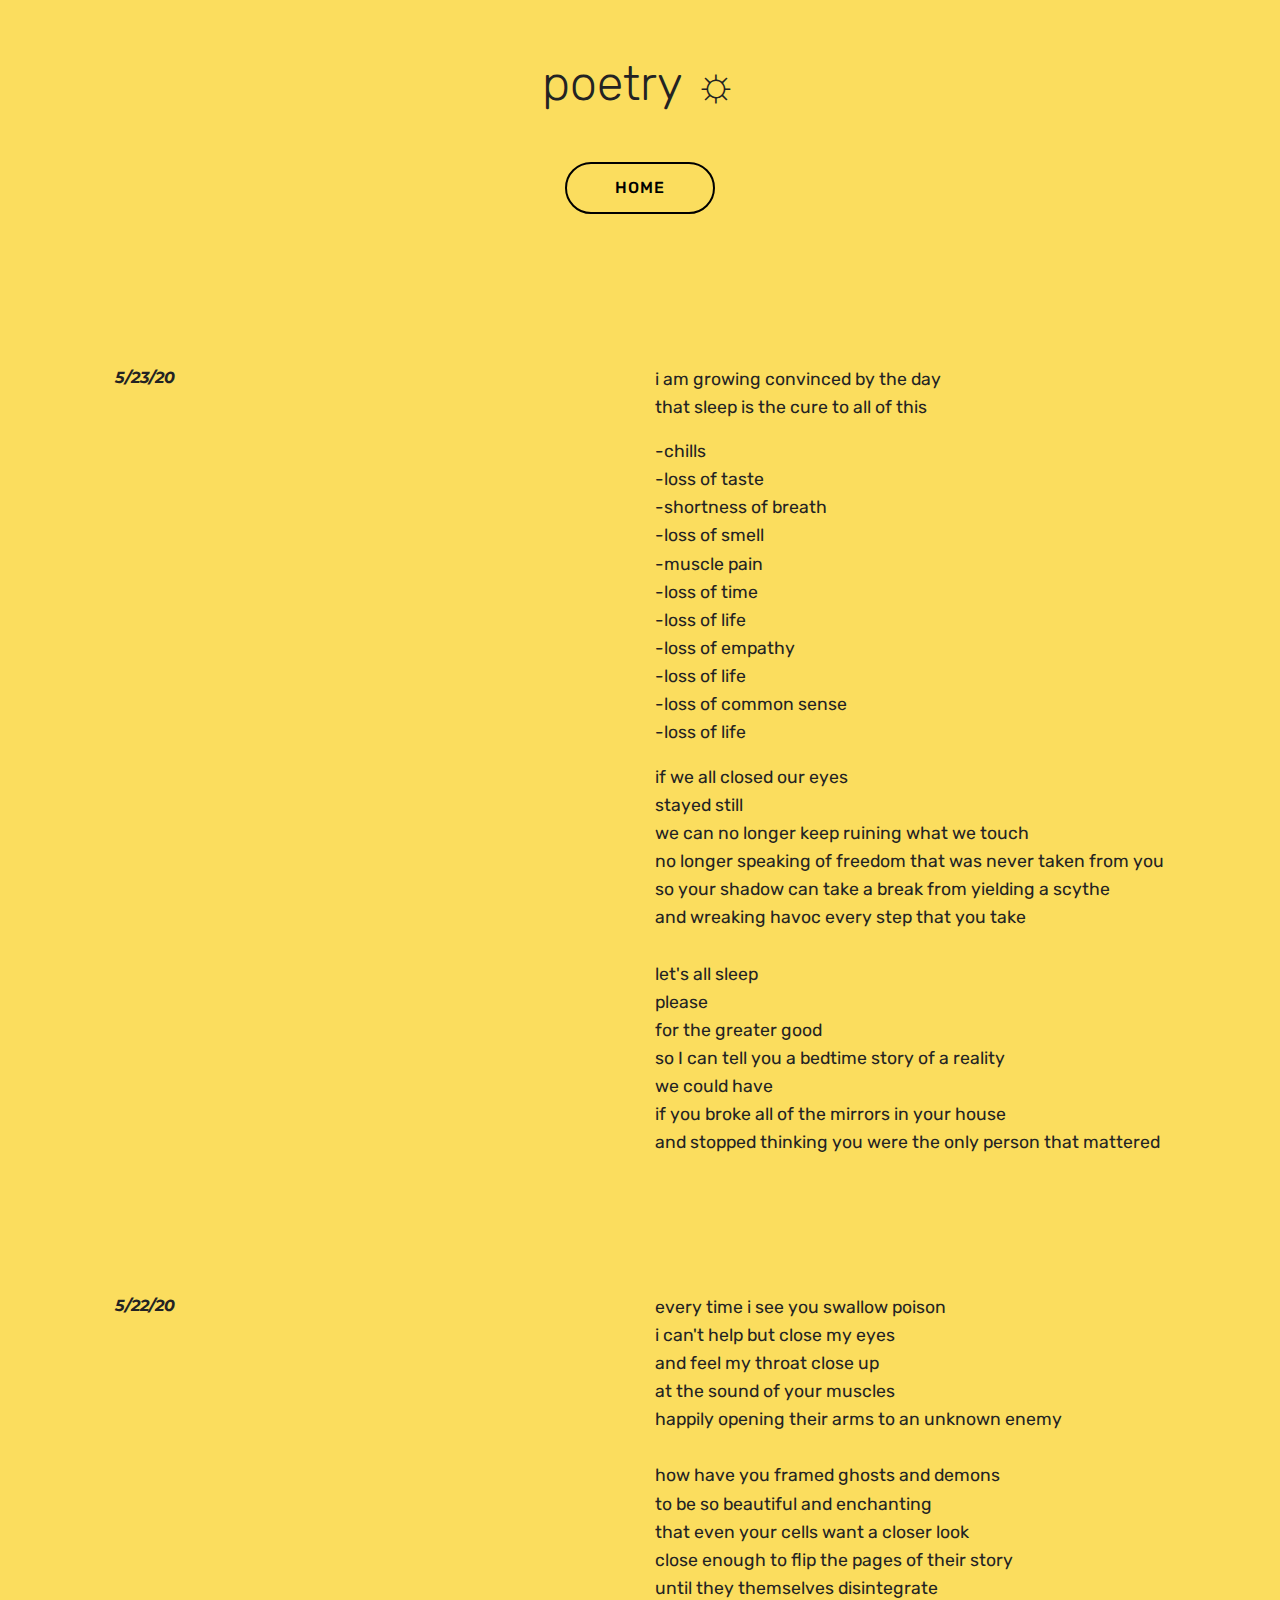
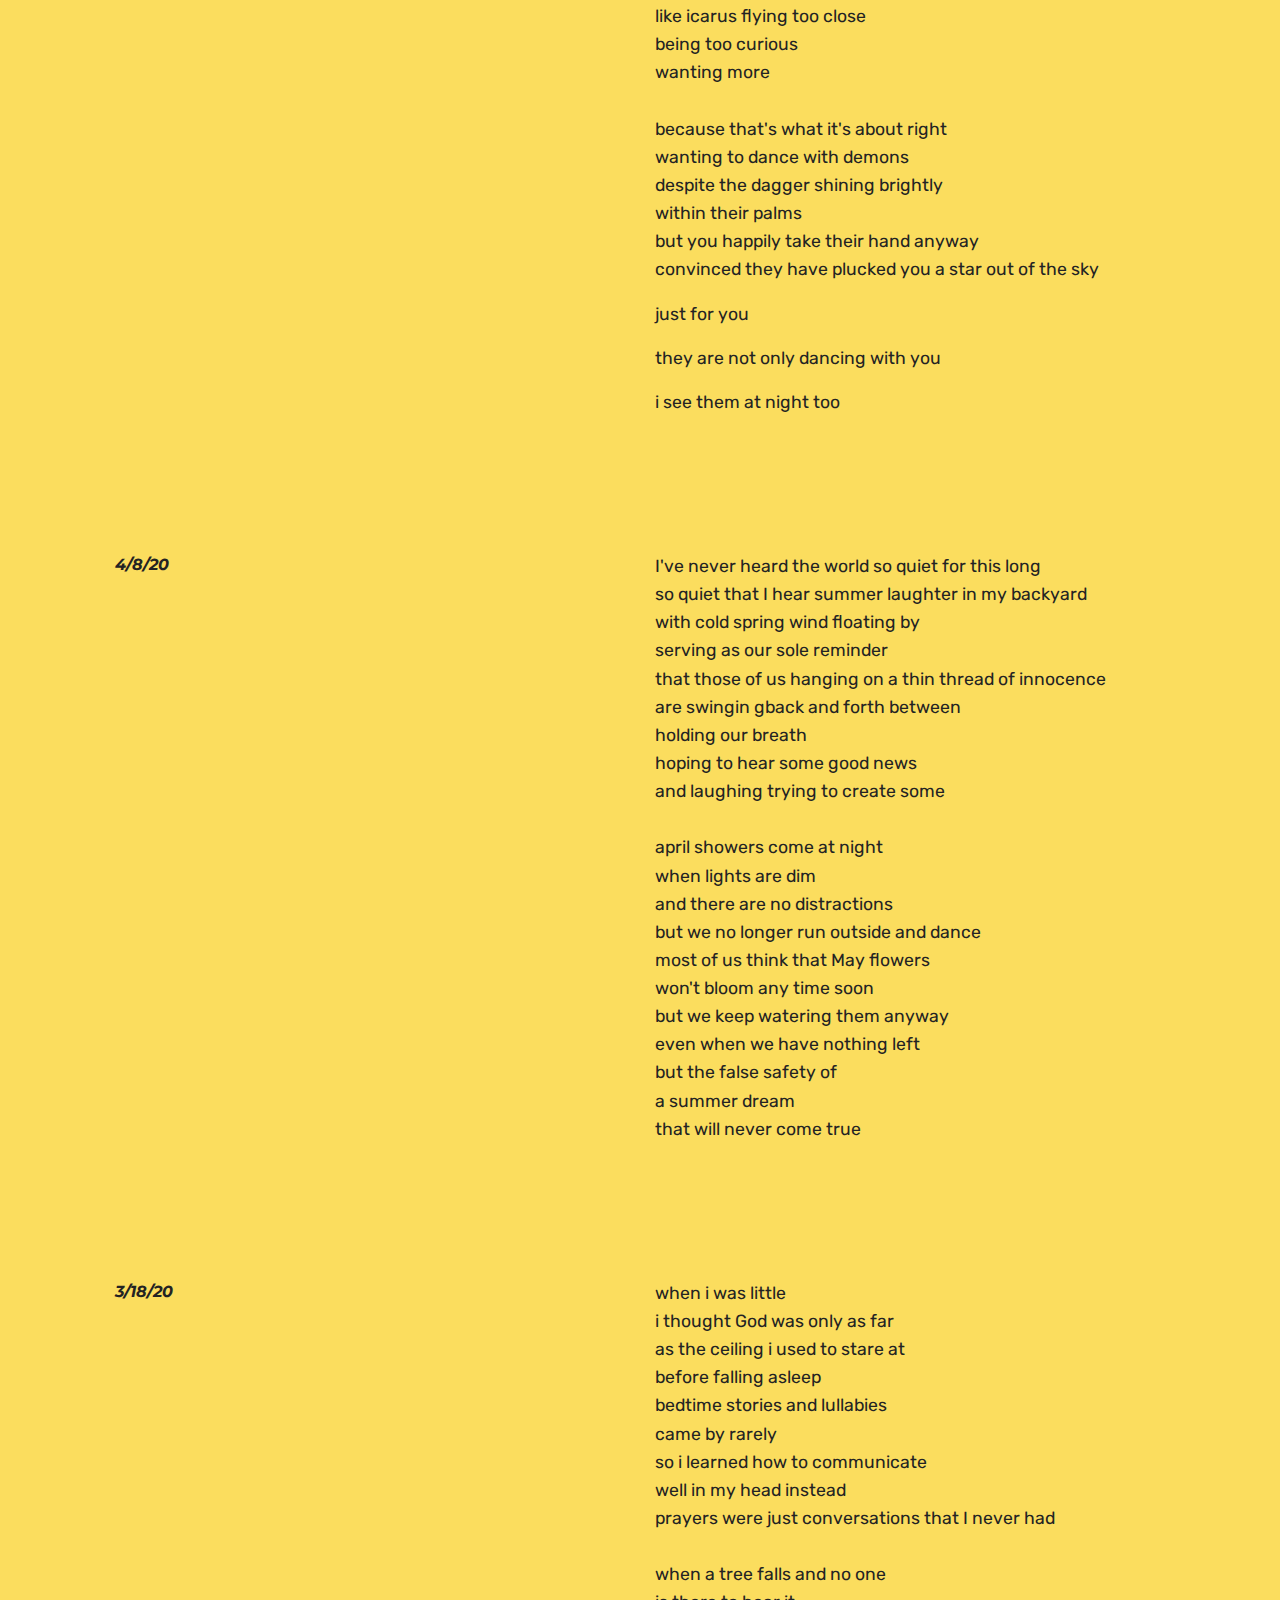
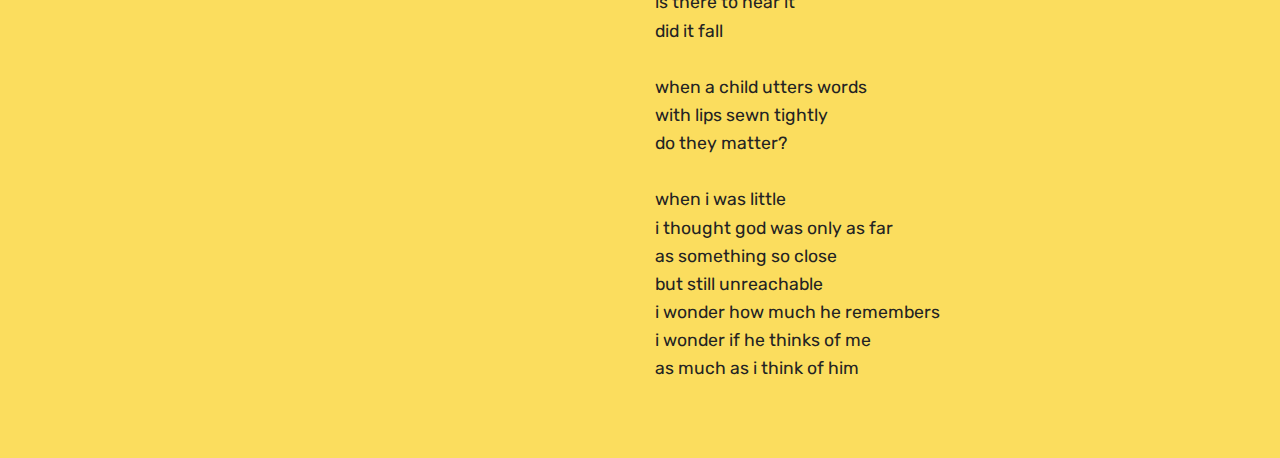
==== commit 8f1c5806: "Update poetry.html" ====
--- a/poetry.html
+++ b/poetry.html
@@ -1,10 +1,3 @@
-<!DOCTYPE html>
-<html>
-<body>
-<h1>Hello World</h1>
-<p>I'm hosted with GitHub Pages.</p>
-</body>
-</html>
 <html  >
 <head>
   <!-- Site made with Mobirise Website Builder v4.12.3, https://mobirise.com -->
@@ -130,4 +123,4 @@
   
   
 </body>
-</html>+</html>
